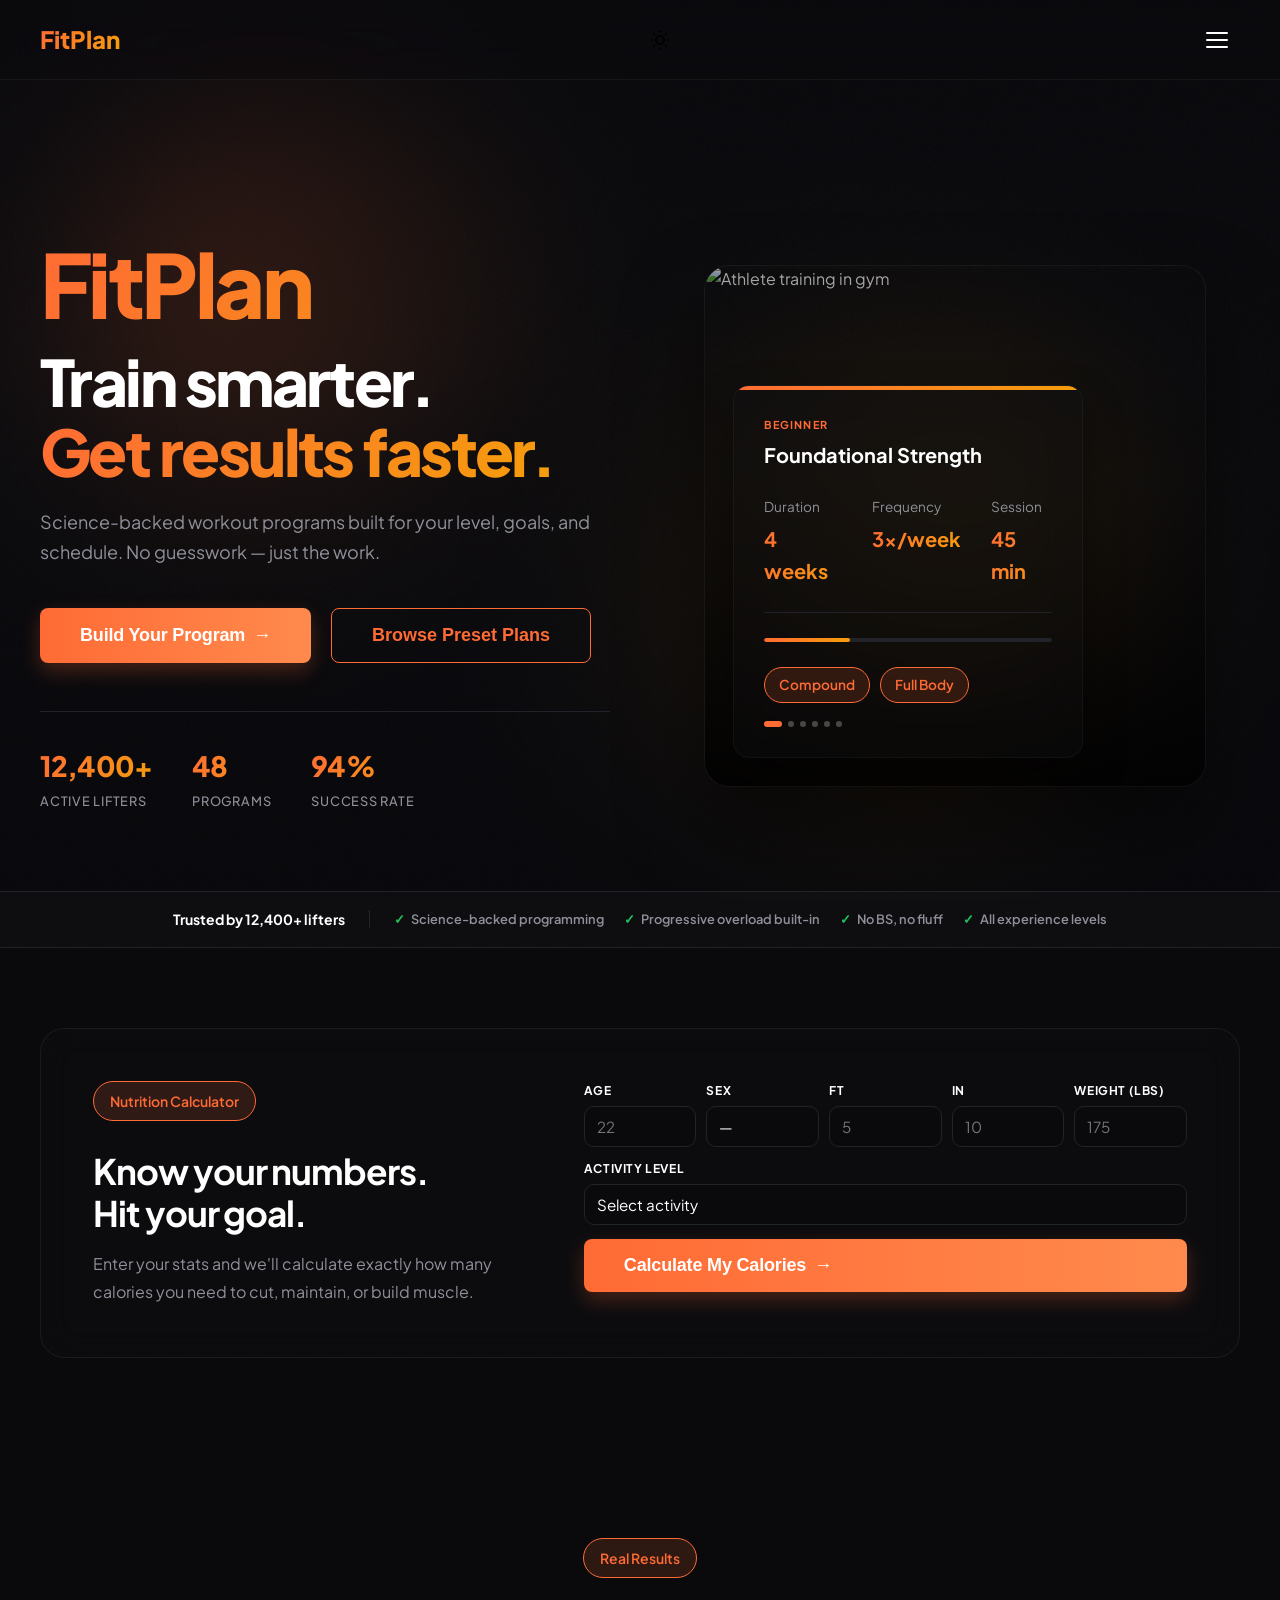
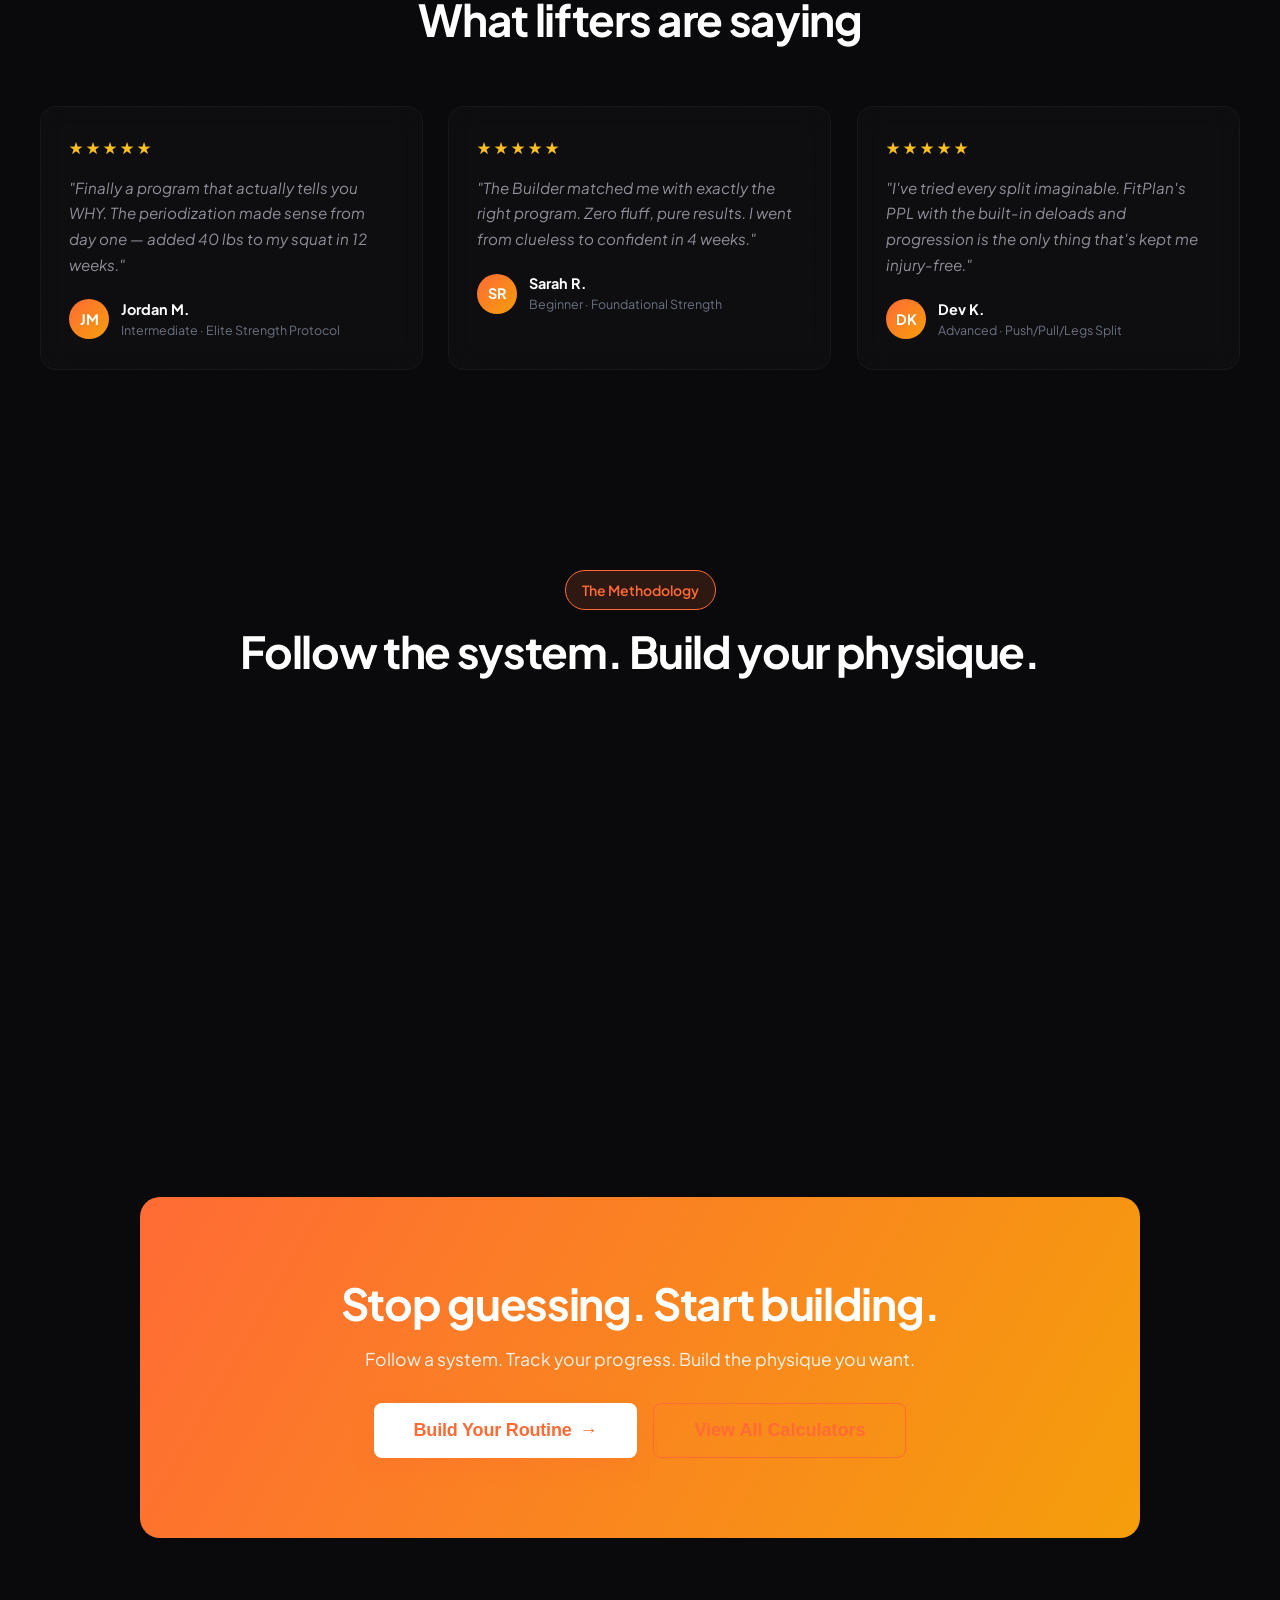
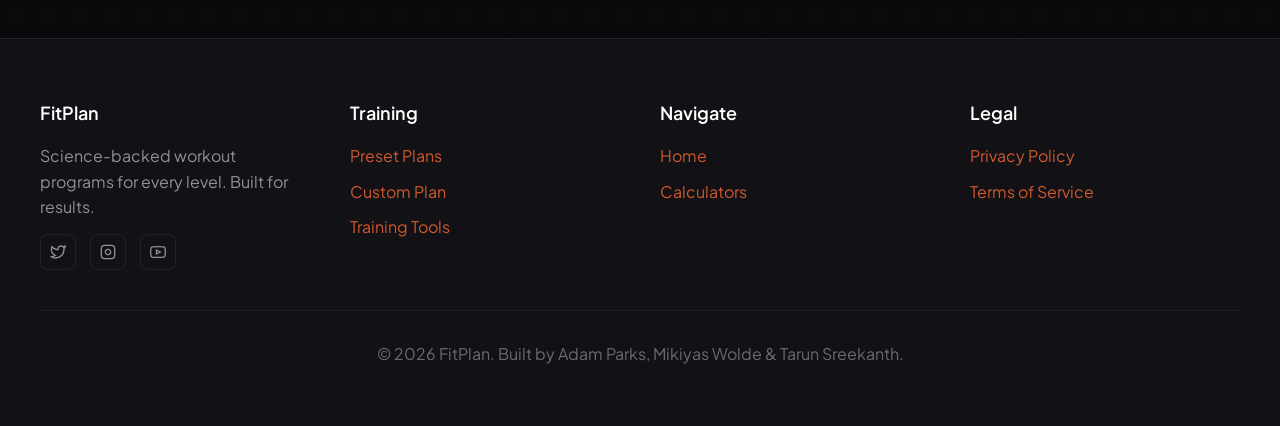
==== index.html @ 649bd99b "Initial commit — FitPlan v1" ====
<!DOCTYPE html>
<html lang="en">
<head>
    <meta charset="UTF-8">
    <meta name="viewport" content="width=device-width, initial-scale=1.0">
    <title>FitPlan — Precision Training Protocol</title>
    <meta name="description" content="Expertly-designed training protocols tailored to your level, goals, and lifestyle. Build your ideal physique with science-backed programming.">

    <!-- Open Graph -->
    <meta property="og:title" content="FitPlan — Precision Training Protocol">
    <meta property="og:description" content="Science-backed training protocols for every level, goal, and schedule. Zero guesswork.">
    <meta property="og:type" content="website">
    <meta name="twitter:card" content="summary_large_image">
    <meta name="twitter:title" content="FitPlan — Precision Training">
    <meta name="twitter:description" content="Stop guessing. Start building. Science-backed protocols that actually work.">

    <link rel="preconnect" href="https://fonts.googleapis.com">
    <link rel="preconnect" href="https://fonts.gstatic.com" crossorigin>
    <link href="https://fonts.googleapis.com/css2?family=Plus+Jakarta+Sans:wght@400;500;600;700;800&display=swap" rel="stylesheet">
    <link rel="stylesheet" href="styles.css">
</head>
<body>
    <!-- INTERACTIVE BACKGROUND -->
    <div class="bg-system" aria-hidden="true">
        <div class="bg-grid"></div>
        <div class="glow-orb glow-orb-1"></div>
        <div class="glow-orb glow-orb-2"></div>
        <div class="glow-orb-mouse" id="mouseGlowOrb"></div>
        <div class="grain-overlay"></div>
    </div>

    <!-- HEADER -->
    <header class="header" role="banner">
        <div class="header__left">
            <a href="index.html" class="header__logo" aria-label="FitPlan home">FitPlan</a>
        </div>
        <div class="header__main">
            <nav class="header__nav" role="navigation" aria-label="Main navigation">
                <a href="index.html" class="nav-link">Home</a>
                <a href="protocols.html" class="nav-link">Preset Workouts</a>
                <a href="protocol-builder.html" class="nav-link">Build My Workout</a>
                <a href="tools.html" class="nav-link">Tools</a>
                <a href="tracker.html" class="nav-link">My Progress</a>
            </nav>
            <button class="theme-toggle" data-theme-toggle aria-label="Toggle dark/light theme">
                <svg width="20" height="20" viewBox="0 0 24 24" fill="none" stroke="currentColor" stroke-width="2"><path d="M21 12.79A9 9 0 1 1 11.21 3 7 7 0 0 0 21 12.79z"/></svg>
            </button>
        </div>
        <div class="header__right">
        </div>
    </header>

    <!-- HERO BACKGROUND VIDEO -->
    <div class="hero-video-wrap" aria-hidden="true">
        <video class="hero-video" autoplay muted loop playsinline preload="auto">
            <source src="workout.mp4" type="video/mp4">
        </video>
        <div class="hero-video-overlay"></div>
    </div>

    <!-- HERO SECTION -->
    <section class="hero" aria-labelledby="hero-title">
        <div class="hero__content">
            <div class="hero__brand" aria-label="FitPlan">FitPlan</div>
            <h1 class="hero__title" id="hero-title">Train smarter.<br><span class="highlight">Get results faster.</span></h1>
            <p class="hero__subtitle">Science-backed workout programs built for your level, goals, and schedule. No guesswork — just the work.</p>
            <div class="hero__cta">
                <button class="btn btn-primary btn-large" onclick="window.location.href='protocol-builder.html'">Build Your Program</button>
                <button class="btn btn-outline btn-large" onclick="window.location.href='protocols.html'">Browse Preset Plans</button>
            </div>

            <!-- ANIMATED STATS -->
            <div class="hero__stats" aria-label="FitPlan by the numbers">
                <div class="hero__stat">
                    <span class="hero__stat-number" data-counter="12400" data-suffix="+">0</span>
                    <span class="hero__stat-label">Active Lifters</span>
                </div>
                <div class="hero__stat">
                    <span class="hero__stat-number" data-counter="48" data-suffix="">0</span>
                    <span class="hero__stat-label">Programs</span>
                </div>
                <div class="hero__stat">
                    <span class="hero__stat-number" data-counter="94" data-suffix="%">0</span>
                    <span class="hero__stat-label">Success Rate</span>
                </div>
            </div>
        </div>
        <div class="hero__visual" aria-hidden="true">
            <div class="hero__image-frame">
                <img src="https://images.unsplash.com/photo-1534438327276-14e5300c3a48?w=700&q=80&fit=crop&auto=format" alt="Athlete training in gym" class="hero__image" loading="eager">
                <div class="hero__image-overlay">
                    <div class="hero__card" id="heroRotatingCard">
                        <div class="card-header-accent"></div>
                        <div class="hero-card-level" id="heroCardLevel">BEGINNER</div>
                        <div class="card-header" id="heroCardTitle">Foundational Strength</div>
                        <div class="card-stats">
                            <div class="stat">
                                <span class="stat-label">Duration</span>
                                <span class="stat-value" id="heroCardDuration">4 weeks</span>
                            </div>
                            <div class="stat">
                                <span class="stat-label">Frequency</span>
                                <span class="stat-value" id="heroCardFreq">3x/week</span>
                            </div>
                            <div class="stat">
                                <span class="stat-label">Session</span>
                                <span class="stat-value" id="heroCardSession">45 min</span>
                            </div>
                        </div>
                        <div class="card-preview-bar">
                            <div class="bar-fill" id="heroCardBar" style="width: 30%;"></div>
                        </div>
                        <div class="card-exercises" id="heroCardTags">
                            <span class="exercise-tag">Compound</span>
                            <span class="exercise-tag">Full Body</span>
                        </div>
                        <div class="hero-card-dots" id="heroCardDots"></div>
                    </div>
                </div>
            </div>
        </div>
    </section>

    <!-- TRUST BAR -->
    <div class="trust-bar" role="complementary" aria-label="Trust indicators">
        <span class="trust-bar-label">Trusted by 12,400+ lifters</span>
        <div class="trust-divider" aria-hidden="true"></div>
        <div class="trust-items">
            <span class="trust-item">Science-backed programming</span>
            <span class="trust-item">Progressive overload built-in</span>
            <span class="trust-item">No BS, no fluff</span>
            <span class="trust-item">All experience levels</span>
        </div>
    </div>

    <!-- TDEE SECTION -->
    <section class="home-tdee" aria-labelledby="tdee-home-title">
        <div class="home-tdee__inner">
            <div class="home-tdee__left">
                <span class="section-tag">Nutrition Calculator</span>
                <h2 id="tdee-home-title">Know your numbers.<br>Hit your goal.</h2>
                <p>Enter your stats and we'll calculate exactly how many calories you need to cut, maintain, or build muscle.</p>
            </div>
            <div class="home-tdee__right">
                <div class="home-tdee__form">
                    <div class="home-tdee__row">
                        <div class="home-tdee__field">
                            <label for="htAge">Age</label>
                            <input type="number" id="htAge" placeholder="22" min="13" max="100" inputmode="numeric">
                        </div>
                        <div class="home-tdee__field">
                            <label for="htGender">Sex</label>
                            <select id="htGender">
                                <option value="">—</option>
                                <option value="male">Male</option>
                                <option value="female">Female</option>
                            </select>
                        </div>
                        <div class="home-tdee__field">
                            <label for="htFeet">Ft</label>
                            <input type="number" id="htFeet" placeholder="5" min="3" max="8" inputmode="numeric">
                        </div>
                        <div class="home-tdee__field">
                            <label for="htInches">In</label>
                            <input type="number" id="htInches" placeholder="10" min="0" max="11" inputmode="numeric">
                        </div>
                        <div class="home-tdee__field">
                            <label for="htWeight">Weight (lbs)</label>
                            <input type="number" id="htWeight" placeholder="175" min="50" max="700" inputmode="numeric">
                        </div>
                    </div>
                    <div class="home-tdee__field" style="margin-top: 12px;">
                        <label for="htActivity">Activity Level</label>
                        <select id="htActivity">
                            <option value="">Select activity</option>
                            <option value="1.2">Sedentary — desk job, little exercise</option>
                            <option value="1.375">Lightly active — 1–3 days/week</option>
                            <option value="1.55">Moderately active — 3–5 days/week</option>
                            <option value="1.725">Very active — 6–7 days/week</option>
                            <option value="1.9">Extremely active — physical job + training</option>
                        </select>
                    </div>
                    <div id="htError" class="calc-error" style="margin-top: 8px;"></div>
                    <button class="btn btn-primary btn-large" style="width: 100%; margin-top: 14px;" onclick="calculateHomeTDEE()">Calculate My Calories</button>

                    <div id="htResult" class="home-tdee__result" style="display: none;">
                        <div class="home-tdee__targets">
                            <div class="home-tdee__target home-tdee__target--cut">
                                <span class="home-tdee__target-label">Cut</span>
                                <span class="home-tdee__target-sub">~1 lb/week loss</span>
                                <span class="home-tdee__target-value" id="htCut">—</span>
                            </div>
                            <div class="home-tdee__target home-tdee__target--maintain">
                                <span class="home-tdee__target-label">Maintain</span>
                                <span class="home-tdee__target-sub">your TDEE</span>
                                <span class="home-tdee__target-value" id="htMaintain">—</span>
                            </div>
                            <div class="home-tdee__target home-tdee__target--bulk">
                                <span class="home-tdee__target-label">Lean Bulk</span>
                                <span class="home-tdee__target-sub">~0.5 lb/week gain</span>
                                <span class="home-tdee__target-value" id="htBulk">—</span>
                            </div>
                        </div>
                        <p class="home-tdee__protein">Daily protein: <strong id="htProtein">—</strong> &nbsp;·&nbsp; ~0.82 g/lb bodyweight</p>
                    </div>
                </div>
            </div>
        </div>
    </section>

    <!-- TESTIMONIALS -->
    <section class="testimonials" aria-labelledby="testimonials-title">
        <div class="section-header">
            <span class="section-tag">Real Results</span>
            <h2 id="testimonials-title">What lifters are saying</h2>
        </div>
        <div class="testimonials-grid">
            <div class="testimonial-card">
                <div class="testimonial-stars" aria-label="5 stars">
                    <span>★</span><span>★</span><span>★</span><span>★</span><span>★</span>
                </div>
                <p class="testimonial-text">"Finally a program that actually tells you WHY. The periodization made sense from day one — added 40 lbs to my squat in 12 weeks."</p>
                <div class="testimonial-author">
                    <div class="testimonial-avatar" aria-hidden="true">JM</div>
                    <div>
                        <span class="testimonial-name">Jordan M.</span>
                        <span class="testimonial-meta">Intermediate · Elite Strength Protocol</span>
                    </div>
                </div>
            </div>

            <div class="testimonial-card">
                <div class="testimonial-stars" aria-label="5 stars">
                    <span>★</span><span>★</span><span>★</span><span>★</span><span>★</span>
                </div>
                <p class="testimonial-text">"The Builder matched me with exactly the right program. Zero fluff, pure results. I went from clueless to confident in 4 weeks."</p>
                <div class="testimonial-author">
                    <div class="testimonial-avatar" aria-hidden="true">SR</div>
                    <div>
                        <span class="testimonial-name">Sarah R.</span>
                        <span class="testimonial-meta">Beginner · Foundational Strength</span>
                    </div>
                </div>
            </div>

            <div class="testimonial-card">
                <div class="testimonial-stars" aria-label="5 stars">
                    <span>★</span><span>★</span><span>★</span><span>★</span><span>★</span>
                </div>
                <p class="testimonial-text">"I've tried every split imaginable. FitPlan's PPL with the built-in deloads and progression is the only thing that's kept me injury-free."</p>
                <div class="testimonial-author">
                    <div class="testimonial-avatar" aria-hidden="true">DK</div>
                    <div>
                        <span class="testimonial-name">Dev K.</span>
                        <span class="testimonial-meta">Advanced · Push/Pull/Legs Split</span>
                    </div>
                </div>
            </div>
        </div>
    </section>

    <!-- HOW IT WORKS -->
    <section id="how-it-works" class="how-it-works" aria-labelledby="how-title">
        <div class="section-header">
            <span class="section-tag">The Methodology</span>
            <h2 id="how-title">Follow the system. Build your physique.</h2>
        </div>

        <div class="steps-container">
            <div class="step">
                <div class="step-number" aria-hidden="true">01</div>
                <div class="step-content">
                    <h3>Assess Your Level</h3>
                    <p>Be honest about your experience. Beginner, Intermediate, or Advanced. Proper progression starts with the right foundation.</p>
                </div>
            </div>
            <div class="step">
                <div class="step-number" aria-hidden="true">02</div>
                <div class="step-content">
                    <h3>Define Your Goal</h3>
                    <p>Choose your primary objective. Strength. Hypertrophy. Conditioning. Your goal determines your training stimulus.</p>
                </div>
            </div>
            <div class="step">
                <div class="step-number" aria-hidden="true">03</div>
                <div class="step-content">
                    <h3>Pick Your Program</h3>
                    <p>Browse our science-backed workout programs. Match duration, frequency, and focus to your lifestyle. Consistency beats perfection.</p>
                </div>
            </div>
            <div class="step">
                <div class="step-number" aria-hidden="true">04</div>
                <div class="step-content">
                    <h3>Execute & Track</h3>
                    <p>Follow the plan. Log your numbers. Watch the progression. Data drives results. No guesswork. Just discipline.</p>
                </div>
            </div>
        </div>
    </section>

    <!-- CTA SECTION -->
    <section class="cta" aria-labelledby="cta-title">
        <h2 id="cta-title">Stop guessing. Start building.</h2>
        <p>Follow a system. Track your progress. Build the physique you want.</p>
        <div style="display:flex;gap:16px;justify-content:center;flex-wrap:wrap;">
            <button class="btn btn-primary btn-large" onclick="window.location.href='protocol-builder.html'">Build Your Routine</button>
            <button class="btn btn-outline btn-large" onclick="window.location.href='tools.html'">View All Calculators</button>
        </div>
    </section>

    <!-- ANALYZE PROTOCOL MODAL -->
    <div id="analyzeModal" class="modal" role="dialog" aria-modal="true" aria-labelledby="modalTitle">
        <div class="modal-content">
            <div class="modal-header">
                <h2 id="modalTitle">Foundational Strength Protocol</h2>
                <button class="modal-close" aria-label="Close modal" onclick="closeModal('analyzeModal')">×</button>
            </div>
            <div class="modal-body">
                <h3>Weekly Split</h3>
                <ul style="margin: 15px 0; color: var(--text-secondary); line-height: 2;">
                    <li><strong>Monday:</strong> Full Body – Upper Focus</li>
                    <li><strong>Wednesday:</strong> Full Body – Lower Focus</li>
                    <li><strong>Friday:</strong> Full Body – Compound Focus</li>
                </ul>

                <h3 style="margin-top: 25px;">Key Details</h3>
                <p>• 3 compound lifts per session<br>
                • 8–10 sets of working volume<br>
                • Progressive overload every week<br>
                • 2–3 min rest between compound sets</p>

                <h3 style="margin-top: 25px;">Expected Results</h3>
                <p>Week 1–2: Form refinement and adaptation<br>
                Week 3–4: Strength increases begin</p>

                <button class="btn btn-primary btn-large" style="width: 100%; margin-top: 25px;" onclick="window.location.href='protocol-builder.html'">Start This Protocol</button>
            </div>
        </div>
    </div>

    <!-- FOOTER -->
    <footer class="footer" role="contentinfo">
        <div class="footer-content">
            <div class="footer-section">
                <h4>FitPlan</h4>
                <p>Science-backed workout programs for every level. Built for results.</p>
                <div class="footer-social" aria-label="Social links">
                    <a href="#" aria-label="Twitter/X">
                        <svg width="16" height="16" viewBox="0 0 24 24" fill="none" stroke="currentColor" stroke-width="2"><path d="M23 3a10.9 10.9 0 0 1-3.14 1.53 4.48 4.48 0 0 0-7.86 3v1A10.66 10.66 0 0 1 3 4s-4 9 5 13a11.64 11.64 0 0 1-7 2c9 5 20 0 20-11.5a4.5 4.5 0 0 0-.08-.83A7.72 7.72 0 0 0 23 3z"/></svg>
                    </a>
                    <a href="#" aria-label="Instagram">
                        <svg width="16" height="16" viewBox="0 0 24 24" fill="none" stroke="currentColor" stroke-width="2"><rect x="2" y="2" width="20" height="20" rx="5" ry="5"/><path d="M16 11.37A4 4 0 1 1 12.63 8 4 4 0 0 1 16 11.37z"/><line x1="17.5" y1="6.5" x2="17.51" y2="6.5"/></svg>
                    </a>
                    <a href="#" aria-label="YouTube">
                        <svg width="16" height="16" viewBox="0 0 24 24" fill="none" stroke="currentColor" stroke-width="2"><path d="M22.54 6.42a2.78 2.78 0 0 0-1.95-1.96C18.88 4 12 4 12 4s-6.88 0-8.59.46a2.78 2.78 0 0 0-1.95 1.96A29 29 0 0 0 1 12a29 29 0 0 0 .46 5.58A2.78 2.78 0 0 0 3.41 19.6C5.12 20 12 20 12 20s6.88 0 8.59-.46a2.78 2.78 0 0 0 1.95-1.95A29 29 0 0 0 23 12a29 29 0 0 0-.46-5.58z"/><polygon points="9.75 15.02 15.5 12 9.75 8.98 9.75 15.02"/></svg>
                    </a>
                </div>
            </div>
            <div class="footer-section">
                <h4>Training</h4>
                <ul>
                    <li><a href="protocols.html">Preset Plans</a></li>
                    <li><a href="protocol-builder.html">Custom Plan</a></li>
                    <li><a href="tools.html">Training Tools</a></li>
                </ul>
            </div>
            <div class="footer-section">
                <h4>Navigate</h4>
                <ul>
                    <li><a href="index.html">Home</a></li>
                    <li><a href="tools.html">Calculators</a></li>
                </ul>
            </div>
            <div class="footer-section">
                <h4>Legal</h4>
                <ul>
                    <li><a href="#">Privacy Policy</a></li>
                    <li><a href="#">Terms of Service</a></li>
                </ul>
            </div>
        </div>
        <div class="footer-bottom">
            <p>&copy; 2026 FitPlan. Built by Adam Parks, Mikiyas Wolde &amp; Tarun Sreekanth.</p>
        </div>
    </footer>

    <script src="main.js"></script>
</body>
</html>
---- styles.css ----
/* ===== FITPLAN PROFESSIONAL STYLESHEET ===== */
/* Multi-page, responsive, dark/light mode enabled */

/* ===== CSS VARIABLES: LIGHT MODE (DEFAULT) ===== */
:root {
    /* Colors */
    --primary: #FF6B35;
    --primary-dark: #E55A2B;
    --primary-glow: rgba(255, 107, 53, 0.25);
    --bg-primary: #f8fafc;
    --bg-secondary: #ffffff;
    --bg-tertiary: #f1f5f9;
    --accent: #FF6B35;
    --accent-secondary: #F59E0B;
    --accent-glow: rgba(255, 107, 53, 0.08);
    --border: #e2e8f0;
    --text-primary: #0f172a;
    --text-secondary: #64748b;
    --text-muted: #94a3b8;
    --success: #22c55e;

    /* Shadows */
    --shadow: 0 10px 30px rgba(0, 0, 0, 0.05);
    --shadow-lg: 0 20px 50px rgba(0, 0, 0, 0.1);

    /* Transitions */
    --transition: all 0.3s cubic-bezier(0.16, 1, 0.3, 1);
    --transition-fast: all 0.2s cubic-bezier(0.25, 1, 0.5, 1);

    /* Background System */
    --mouse-glow-x: 0px;
    --mouse-glow-y: 0px;
    --grid-color: rgba(0, 0, 0, 0.03);
    --grid-size: 32px;

    /* Transform Variables */
    --rx: 0deg;
    --ry: 0deg;
    --ty: 0px;
}

/* ===== CSS VARIABLES: DARK MODE OVERRIDE ===== */
body.dark {
    --bg-primary: #0a0a0c;
    --bg-secondary: #121216;
    --bg-tertiary: #1a1a22;
    --accent-glow: rgba(255, 107, 53, 0.15);
    --border: #22232a;
    --text-primary: #ffffff;
    --text-secondary: #8f9099;
    --text-muted: #6b7280;
    --shadow: 0 20px 40px rgba(0, 0, 0, 0.4);
    --shadow-lg: 0 25px 50px rgba(0, 0, 0, 0.5);
    --grid-color: rgba(255, 255, 255, 0.03);
}

/* ===== RESET & BASE ===== */
* {
    margin: 0;
    padding: 0;
    box-sizing: border-box;
}

html {
    scroll-behavior: smooth;
    font-size: 16px;
}

body {
    font-family: 'Plus Jakarta Sans', -apple-system, BlinkMacSystemFont, 'Segoe UI', sans-serif;
    background-color: var(--bg-primary);
    background-image:
        radial-gradient(var(--grid-color) 1px, transparent 1px),
        linear-gradient(to bottom, rgba(0, 0, 0, 0.02), var(--bg-primary));
    background-size: var(--grid-size) var(--grid-size), 100% 100%;
    color: var(--text-primary);
    transition: background-color 0.4s ease, color 0.4s ease;
    line-height: 1.6;
    position: relative;
}

/* ===== PREMIUM INTERACTIVE BACKGROUND SYSTEM ===== */
.bg-system {
    position: fixed;
    top: 0;
    left: 0;
    width: 100%;
    height: 100%;
    z-index: -1;
    overflow: hidden;
    pointer-events: none;
}

.bg-grid {
    position: absolute;
    top: 0;
    left: 0;
    width: 100%;
    height: 100%;
    background-image:
        linear-gradient(0deg, var(--grid-color) 1px, transparent 1px),
        linear-gradient(90deg, var(--grid-color) 1px, transparent 1px);
    background-size: var(--grid-size) var(--grid-size);
    z-index: 1;
    opacity: 0.5;
    mask-image: linear-gradient(180deg, rgba(0, 0, 0, 0.3) 0%, rgba(0, 0, 0, 0.05) 80%, transparent 100%);
    -webkit-mask-image: linear-gradient(180deg, rgba(0, 0, 0, 0.3) 0%, rgba(0, 0, 0, 0.05) 80%, transparent 100%);
}

.glow-orb {
    position: absolute;
    border-radius: 50%;
    filter: blur(80px);
    opacity: 0.4;
    will-change: transform;
    z-index: 0;
}

.glow-orb-1 {
    width: 500px;
    height: 500px;
    background: radial-gradient(circle at 30% 30%, #FF6B35, rgba(255, 107, 53, 0.08) 70%, transparent);
    top: 10%;
    left: 5%;
    animation: floatOrb1 18s ease-in-out infinite;
}

.glow-orb-2 {
    width: 600px;
    height: 600px;
    background: radial-gradient(circle at 70% 70%, #F59E0B, rgba(245, 158, 11, 0.08) 70%, transparent);
    bottom: 5%;
    right: 10%;
    animation: floatOrb2 24s ease-in-out infinite;
}

.glow-orb-mouse {
    position: absolute;
    width: 550px;
    height: 550px;
    background: radial-gradient(circle at 30% 30%, rgba(255, 107, 53, 0.22), rgba(255, 107, 53, 0.06) 30%, rgba(245, 158, 11, 0.06) 60%, transparent 100%);
    border-radius: 50%;
    filter: blur(100px);
    pointer-events: none;
    will-change: transform;
    z-index: 0;
    transform: translate3d(var(--mouse-glow-x), var(--mouse-glow-y), 0);
    opacity: 0.6;
    mix-blend-mode: screen;
}

@keyframes floatOrb1 {
    0% { transform: translate3d(0, 0, 0) scale(1); }
    25% { transform: translate3d(50px, -80px, 0) scale(1.1); }
    50% { transform: translate3d(100px, 0, 0) scale(0.95); }
    75% { transform: translate3d(30px, 60px, 0) scale(1.05); }
    100% { transform: translate3d(0, 0, 0) scale(1); }
}

@keyframes floatOrb2 {
    0% { transform: translate3d(0, 0, 0) scale(1); }
    25% { transform: translate3d(-80px, 80px, 0) scale(0.9); }
    50% { transform: translate3d(-120px, 40px, 0) scale(1.1); }
    75% { transform: translate3d(-60px, -60px, 0) scale(0.98); }
    100% { transform: translate3d(0, 0, 0) scale(1); }
}

.grain-overlay {
    position: absolute;
    top: 0;
    left: 0;
    width: 100%;
    height: 100%;
    z-index: 2;
    opacity: 0.08;
    background-image: url("data:image/svg+xml,%3Csvg viewBox='0 0 400 400' xmlns='http://www.w3.org/2000/svg'%3E%3Cfilter id='noiseFilter'%3E%3CfeTurbulence type='fractalNoise' baseFrequency='0.9' numOctaves='4' seed='2' /%3E%3C/filter%3E%3Crect width='100%25' height='100%25' fill='white' filter='url(%23noiseFilter)' /%3E%3C/svg%3E");
    background-size: 200px 200px;
    mix-blend-mode: overlay;
    pointer-events: none;
}

/* ===== TYPOGRAPHY ===== */
h1 {
    font-size: clamp(2.4rem, 7vw, 4rem);
    font-weight: 800;
    line-height: 1.05;
    letter-spacing: -0.04em;
}

h2 {
    font-size: clamp(1.9rem, 4.5vw, 2.75rem);
    font-weight: 700;
    line-height: 1.2;
    letter-spacing: -0.03em;
}

h3 {
    font-size: 1.5rem;
    font-weight: 600;
    letter-spacing: -0.005em;
}

h4 {
    font-size: 1.125rem;
    font-weight: 600;
}

p {
    font-size: 1rem;
    color: var(--text-secondary);
    line-height: 1.6;
}

a {
    color: var(--accent);
    text-decoration: none;
    transition: var(--transition);
}

a:hover {
    opacity: 0.8;
}

/* ===== BUTTONS ===== */
.btn {
    padding: 12px 28px;
    border: none;
    border-radius: 8px;
    font-size: 1rem;
    font-weight: 600;
    cursor: pointer;
    transition: transform 0.4s cubic-bezier(0.25, 1, 0.5, 1), box-shadow 0.4s cubic-bezier(0.25, 1, 0.5, 1), background 0.3s ease;
    display: inline-flex;
    align-items: center;
    gap: 8px;
    text-align: center;
    white-space: nowrap;
    position: relative;
    overflow: hidden;
}

.btn-primary {
    background: linear-gradient(90deg, var(--primary), #FF8A4D);
    color: white;
    font-weight: 700;
    letter-spacing: -0.01em;
    box-shadow: 0 8px 20px var(--primary-glow);
}

.btn-primary::after {
    content: '→';
    font-weight: 700;
    transition: transform 0.3s cubic-bezier(0.16, 1, 0.3, 1);
}

.btn-primary:hover {
    transform: translateY(-3px) scale(1.03);
    box-shadow: 0 16px 30px var(--primary-glow);
}

.btn-primary:hover::after {
    transform: translateX(4px);
}

.btn-primary:focus-visible {
    outline: 3px solid var(--primary);
    outline-offset: 3px;
}

.btn-secondary {
    background: var(--bg-secondary);
    color: var(--text-primary);
    border: 1px solid var(--border);
}

.btn-secondary:hover {
    background: rgba(255, 107, 53, 0.1) !important;
    border-color: var(--accent) !important;
    color: var(--text-primary) !important;
    transform: translateY(-2px);
}

.btn-outline {
    background: transparent;
    border: 1px solid var(--accent);
    color: var(--accent);
}

.btn-outline:hover {
    background: var(--accent-glow);
    border-color: var(--accent);
}

.btn-secondary:focus-visible,
.btn-outline:focus-visible {
    outline: 3px solid var(--accent);
    outline-offset: 3px;
}

.btn-large {
    padding: 16px 40px;
    font-size: 1.125rem;
}

/* ===== HEADER / NAVIGATION ===== */
.header {
    position: sticky;
    top: 0;
    left: 0;
    right: 0;
    height: 80px;
    background: rgba(10, 10, 12, 0.5) !important;
    backdrop-filter: blur(20px) saturate(180%) !important;
    -webkit-backdrop-filter: blur(20px) saturate(180%) !important;
    display: flex;
    align-items: center;
    justify-content: space-between;
    padding: 0 40px;
    border-bottom: 1px solid rgba(255, 255, 255, 0.05) !important;
    z-index: 1000;
    transition: background-color 0.4s ease, border-color 0.4s ease, box-shadow 0.4s ease;
}

.header__logo {
    font-size: 1.5rem;
    font-weight: 800;
    background: linear-gradient(120deg, var(--accent), var(--accent-secondary));
    -webkit-background-clip: text;
    -webkit-text-fill-color: transparent;
    background-clip: text;
    cursor: pointer;
}

.header__nav {
    display: none;
}

.nav-link {
    font-weight: 500;
    color: var(--text-secondary);
    position: relative;
    transition: var(--transition);
}

.nav-link::after {
    content: '';
    position: absolute;
    bottom: -5px;
    left: 0;
    width: 0;
    height: 2px;
    background: var(--accent);
    transition: var(--transition);
}

.nav-link:hover {
    color: var(--text-primary);
}

.nav-link:hover::after {
    width: 100%;
}

.nav-link.active {
    color: var(--accent);
}

.nav-link.active::after {
    width: 100%;
}

.theme-toggle {
    background: none;
    border: none;
    font-size: 1.5rem;
    cursor: pointer;
    transition: var(--transition);
    width: 40px;
    height: 40px;
    display: flex;
    align-items: center;
    justify-content: center;
}

.theme-toggle:hover {
    transform: rotate(20deg);
}

.header__right {
    display: flex;
    gap: 20px;
    align-items: center;
}

/* ===== HERO VIDEO BACKGROUND ===== */
.hero-video-wrap {
    position: fixed;
    inset: 0;
    z-index: -1;
    pointer-events: none;
    overflow: hidden;
}

.hero-video {
    width: 100%;
    height: 100%;
    object-fit: cover;
    object-position: center;
    opacity: 0;
    transition: opacity 1.2s ease;
}

.hero-video.loaded {
    opacity: 1;
}

.hero-video-overlay {
    position: absolute;
    inset: 0;
    background: linear-gradient(
        to bottom,
        rgba(8, 8, 12, 0.72) 0%,
        rgba(8, 8, 12, 0.55) 40%,
        rgba(8, 8, 12, 0.80) 100%
    );
}

/* ===== HERO SECTION ===== */
.hero {
    position: relative;
    overflow: hidden;
    padding: 160px 40px 80px;
    display: grid;
    grid-template-columns: 1fr 1fr;
    gap: 60px;
    align-items: center;
    max-width: 1400px;
    margin: 0 auto;
}

.hero__content {
    animation: fadeInUp 1s ease-out;
    position: relative;
    z-index: 1;
}

.hero__badge {
    display: inline-block;
    padding: 8px 16px;
    background: var(--accent-glow);
    border: 1px solid var(--accent);
    border-radius: 20px;
    font-size: 0.875rem;
    font-weight: 600;
    color: var(--accent);
    margin-bottom: 20px;
}

.hero__brand {
    font-size: clamp(2.8rem, 8vw, 5.5rem);
    font-weight: 800;
    letter-spacing: -0.04em;
    line-height: 1;
    margin-bottom: 18px;
    background: linear-gradient(120deg, var(--accent), var(--accent-secondary));
    -webkit-background-clip: text;
    -webkit-text-fill-color: transparent;
    background-clip: text;
    animation: heroBrandIn 0.7s cubic-bezier(0.22, 1, 0.36, 1) both;
}

@keyframes heroBrandIn {
    from { opacity: 0; transform: translateY(20px); }
    to   { opacity: 1; transform: translateY(0); }
}

.hero__title {
    margin-bottom: 20px;
    line-height: 1.1;
}

.highlight {
    background: linear-gradient(120deg, var(--accent), var(--accent-secondary));
    -webkit-background-clip: text;
    -webkit-text-fill-color: transparent;
    background-clip: text;
}

.hero__subtitle {
    font-size: 1.125rem;
    color: var(--text-secondary);
    margin-bottom: 40px;
    line-height: 1.7;
}

.hero__cta {
    display: flex;
    gap: 20px;
    flex-wrap: wrap;
}

.hero__visual {
    position: relative;
    z-index: 1;
    min-height: 400px;
    display: flex;
    align-items: center;
    justify-content: center;
    animation: fadeInRight 1s ease-out 0.2s backwards;
}

/* ===== HERO IMAGE FRAME ===== */
.hero__image-frame {
    position: relative;
    width: 100%;
    max-width: 500px;
    border-radius: 24px;
    overflow: hidden;
    box-shadow: 0 40px 80px rgba(0,0,0,0.5), 0 0 0 1px rgba(255,255,255,0.06);
}

.hero__image {
    width: 100%;
    height: 520px;
    object-fit: cover;
    display: block;
    filter: brightness(0.65) saturate(1.1);
    transition: transform 0.6s ease;
}

.hero__image-frame:hover .hero__image {
    transform: scale(1.03);
}

.hero__image-overlay {
    position: absolute;
    inset: 0;
    background: linear-gradient(to top, rgba(0,0,0,0.75) 0%, rgba(0,0,0,0.1) 60%, transparent 100%);
    display: flex;
    align-items: flex-end;
    padding: 28px;
}

/* ===== PROTOCOL CARD IMAGE ===== */
.protocol-card-img {
    width: calc(100% + 60px);
    margin: -30px -30px 22px -30px;
    height: 190px;
    object-fit: cover;
    display: block;
    filter: brightness(0.7) saturate(1.1);
    border-radius: 18px 18px 0 0;
    transition: filter 0.4s ease, transform 0.4s ease;
}

.protocol-item:hover .protocol-card-img {
    filter: brightness(0.85) saturate(1.2);
    transform: scale(1.02);
}

/* ===== WORKOUT MODAL IMAGE (hidden — used as CSS bg var) ===== */
.workout-modal-img-wrap { display: none; }

.hero__card {
    background: rgba(18, 18, 22, 0.3) !important;
    border: 1px solid rgba(255, 255, 255, 0.04) !important;
    border-radius: 16px;
    padding: 30px;
    width: 100%;
    max-width: 350px;
    box-shadow: var(--shadow);
    backdrop-filter: blur(20px);
    position: relative;
    overflow: hidden;
    transition: opacity 0.4s ease;
}

.hero__card.fading {
    opacity: 0;
    transform: translateY(8px);
    transition: opacity 0.3s ease, transform 0.3s ease;
}

.hero-card-level {
    font-size: 0.68rem;
    font-weight: 700;
    letter-spacing: 0.1em;
    color: var(--accent);
    text-transform: uppercase;
    margin-bottom: 6px;
}

.hero-card-dots {
    display: flex;
    gap: 6px;
    margin-top: 18px;
}

.hero-card-dot {
    width: 6px;
    height: 6px;
    border-radius: 50%;
    background: rgba(255,255,255,0.25);
    transition: background 0.3s ease, width 0.3s ease;
    border-radius: 3px;
}

.hero-card-dot.active {
    background: var(--accent);
    width: 18px;
}

.card-header-accent {
    position: absolute;
    top: 0;
    left: 0;
    right: 0;
    height: 4px;
    background: linear-gradient(90deg, var(--accent), var(--accent-secondary));
}

.card-header {
    font-size: 1.25rem;
    font-weight: 700;
    margin-bottom: 25px;
    color: var(--text-primary);
}

.card-stats {
    display: flex;
    gap: 30px;
    margin-bottom: 25px;
    padding-bottom: 25px;
    border-bottom: 1px solid var(--border);
}

.stat {
    display: flex;
    flex-direction: column;
}

.stat-label {
    font-size: 0.85rem;
    color: var(--text-secondary);
    margin-bottom: 5px;
}

.stat-value {
    font-size: 1.25rem;
    font-weight: 700;
    background: linear-gradient(120deg, var(--accent), var(--accent-secondary));
    -webkit-background-clip: text;
    -webkit-text-fill-color: transparent;
    background-clip: text;
}

.card-preview-bar {
    height: 4px;
    background: var(--border);
    border-radius: 2px;
    margin-bottom: 25px;
    overflow: hidden;
}

.bar-fill {
    height: 100%;
    background: linear-gradient(90deg, var(--accent), var(--accent-secondary));
    border-radius: 2px;
    transition: width 0.5s ease-out;
}

.card-exercises {
    display: flex;
    gap: 10px;
    flex-wrap: wrap;
}

.exercise-tag {
    background: var(--accent-glow);
    color: var(--accent);
    padding: 6px 14px;
    border-radius: 20px;
    font-size: 0.85rem;
    font-weight: 600;
    border: 1px solid var(--accent);
}

/* ===== FEATURES SECTION ===== */
.section-header {
    text-align: center;
    margin-bottom: 60px;
}

.section-tag {
    display: inline-block;
    background: var(--accent-glow);
    color: var(--accent);
    padding: 8px 16px;
    border-radius: 20px;
    font-size: 0.875rem;
    font-weight: 600;
    margin-bottom: 15px;
    border: 1px solid var(--accent);
}

.features {
    padding: 100px 40px;
    max-width: 1400px;
    margin: 0 auto;
}

.features-grid {
    display: grid;
    grid-template-columns: repeat(auto-fit, minmax(320px, 1fr));
    gap: 30px;
}

.feature-card {
    background: rgba(18, 18, 22, 0.3) !important;
    backdrop-filter: blur(12px) saturate(140%);
    -webkit-backdrop-filter: blur(12px) saturate(140%);
    border: 1px solid rgba(255, 255, 255, 0.04) !important;
    border-radius: 16px;
    padding: 30px;
    cursor: pointer;
    position: relative;
    overflow: hidden;
    will-change: transform, box-shadow;
    transform-style: preserve-3d;
    perspective: 1000px;
    transition: transform 0.4s cubic-bezier(0.25, 1, 0.5, 1), border-color 0.4s ease, box-shadow 0.4s ease, background-color 0.4s ease;
}

.feature-card > * {
    position: relative;
    z-index: 2;
    transform: translateZ(25px);
    pointer-events: none;
}

.card-spotlight {
    position: absolute;
    top: 0;
    left: 0;
    width: 100%;
    height: 100%;
    background: radial-gradient(220px circle at var(--mouse-x, 0) var(--mouse-y, 0), rgba(255, 255, 255, 0.08) 0%, rgba(255, 255, 255, 0.01) 50%, transparent 100%);
    pointer-events: none;
    z-index: 1;
    opacity: 0;
    transition: opacity 0.5s cubic-bezier(0.25, 1, 0.5, 1);
}

.feature-card:hover .card-spotlight {
    opacity: 1;
}

.feature-card:hover {
    border-color: rgba(255, 107, 53, 0.35) !important;
    background: rgba(18, 18, 22, 0.5) !important;
    box-shadow: 0 15px 35px rgba(0, 0, 0, 0.4), 0 0 25px rgba(255, 107, 53, 0.12), inset 0 0 12px rgba(255, 255, 255, 0.02);
}

.feature-icon {
    width: 48px;
    height: 48px;
    margin-bottom: 20px;
    display: flex;
    align-items: center;
    justify-content: center;
    color: var(--accent);
}

.feature-icon svg {
    width: 100%;
    height: 100%;
    stroke: var(--accent);
    stroke-width: 1.5;
}

.feature-card h3 {
    margin-bottom: 15px;
    color: var(--text-primary);
}

.feature-card p {
    font-size: 0.95rem;
    color: var(--text-secondary);
}

/* ===== WORKOUTS SECTION ===== */
.workouts {
    padding: 100px 40px;
    max-width: 1400px;
    margin: 0 auto;
}

.workout-filters {
    display: flex;
    gap: 15px;
    justify-content: center;
    margin-bottom: 50px;
    flex-wrap: wrap;
}

.filter-btn {
    padding: 10px 20px;
    border: 1px solid var(--border);
    background: transparent;
    border-radius: 25px;
    cursor: pointer;
    font-weight: 600;
    transition: var(--transition-fast);
    color: var(--text-secondary);
}

.filter-btn:hover,
.filter-btn.active {
    background: linear-gradient(120deg, var(--accent), var(--accent-secondary));
    border-color: var(--accent);
    color: white;
    transform: scale(1.05);
}

.workouts-grid {
    display: grid;
    grid-template-columns: repeat(auto-fill, minmax(320px, 1fr));
    gap: 25px;
}

.workout-card {
    background: rgba(18, 18, 22, 0.3) !important;
    backdrop-filter: blur(12px) saturate(140%);
    -webkit-backdrop-filter: blur(12px) saturate(140%);
    border: 1px solid rgba(255, 255, 255, 0.04) !important;
    border-radius: 16px;
    padding: 25px;
    position: relative;
    overflow: hidden;
    will-change: transform, box-shadow;
    transform-style: preserve-3d;
    perspective: 1000px;
    transition: transform 0.4s cubic-bezier(0.25, 1, 0.5, 1), border-color 0.4s ease, box-shadow 0.4s ease, background-color 0.4s ease;
}

.workout-card > * {
    position: relative;
    z-index: 2;
    transform: translateZ(25px);
    pointer-events: none;
}

.workout-card .card-spotlight {
    position: absolute;
    top: 0;
    left: 0;
    width: 100%;
    height: 100%;
    background: radial-gradient(220px circle at var(--mouse-x, 0) var(--mouse-y, 0), rgba(255, 255, 255, 0.08) 0%, rgba(255, 255, 255, 0.01) 50%, transparent 100%);
    pointer-events: none;
    z-index: 1;
    opacity: 0;
    transition: opacity 0.5s cubic-bezier(0.25, 1, 0.5, 1);
}

.workout-card:hover .card-spotlight {
    opacity: 1;
}

.workout-card:hover {
    border-color: rgba(255, 107, 53, 0.35) !important;
    background: rgba(18, 18, 22, 0.5) !important;
    box-shadow: 0 15px 35px rgba(0, 0, 0, 0.4), 0 0 25px rgba(255, 107, 53, 0.12), inset 0 0 12px rgba(255, 255, 255, 0.02);
    cursor: pointer;
}

.card-badge {
    position: absolute;
    top: 15px;
    right: 15px;
    background: var(--accent-glow);
    color: var(--accent);
    padding: 6px 12px;
    border-radius: 20px;
    font-size: 0.75rem;
    font-weight: 700;
    border: 1px solid var(--accent);
}

.workout-card h3 {
    margin-bottom: 10px;
    margin-top: 10px;
    color: var(--text-primary);
}

.workout-card p {
    margin-bottom: 20px;
    font-size: 0.95rem;
    color: var(--text-secondary);
}

.workout-meta {
    display: flex;
    gap: 15px;
    font-size: 0.9rem;
    color: var(--text-secondary);
    margin-bottom: 20px;
    flex-wrap: wrap;
}

.exercise-focus {
    display: flex;
    gap: 8px;
    margin-bottom: 20px;
    flex-wrap: wrap;
}

.focus-tag {
    background: var(--accent-glow);
    color: var(--accent);
    padding: 5px 12px;
    border-radius: 15px;
    font-size: 0.8rem;
    font-weight: 600;
    border: 1px solid var(--accent);
}

/* ===== HOW IT WORKS ===== */
.how-it-works {
    padding: 100px 40px;
    max-width: 1400px;
    margin: 0 auto;
}

.steps-container {
    display: grid;
    grid-template-columns: repeat(auto-fit, minmax(250px, 1fr));
    gap: 40px;
}

.step {
    position: relative;
    padding-left: 80px;
}

.step-number {
    position: absolute;
    left: 0;
    top: 0;
    font-size: 2.5rem;
    font-weight: 800;
    background: linear-gradient(120deg, var(--accent), var(--accent-secondary));
    -webkit-background-clip: text;
    -webkit-text-fill-color: transparent;
    background-clip: text;
    opacity: 0.2;
}

.step h3 {
    margin-bottom: 12px;
    color: var(--text-primary);
}

.step p {
    font-size: 0.95rem;
    color: var(--text-secondary);
    line-height: 1.6;
}

/* ===== FAQ SECTION ===== */
.faq {
    padding: 100px 40px;
    max-width: 1000px;
    margin: 0 auto;
}

.faq-container {
    display: grid;
    gap: 15px;
}

.faq-item {
    border: 1px solid var(--border);
    border-radius: 8px;
    overflow: hidden;
    transition: var(--transition);
    background: rgba(18, 18, 22, 0.3);
    backdrop-filter: blur(10px);
}

.faq-item:hover {
    border-color: var(--accent);
    box-shadow: var(--shadow);
    background: rgba(18, 18, 22, 0.5);
}

.faq-question {
    width: 100%;
    padding: 20px;
    background: transparent;
    border: none;
    cursor: pointer;
    display: flex;
    justify-content: space-between;
    align-items: center;
    font-size: 1rem;
    font-weight: 600;
    color: var(--text-primary);
    transition: var(--transition);
}

.faq-question:hover {
    color: var(--accent);
}

.faq-icon {
    font-size: 1.5rem;
    color: var(--accent);
    transition: var(--transition);
}

.faq-item.open .faq-icon {
    transform: rotate(45deg);
}

.faq-answer {
    max-height: 0;
    overflow: hidden;
    transition: max-height 0.3s ease-out;
    background: transparent;
}

.faq-item.open .faq-answer {
    max-height: 300px;
}

.faq-answer p {
    padding: 20px;
    color: var(--text-secondary);
}

/* ===== CTA SECTION ===== */
.cta {
    padding: 80px 40px;
    text-align: center;
    background: linear-gradient(120deg, var(--accent), var(--accent-secondary));
    color: white;
    border-radius: 20px;
    max-width: 1000px;
    margin: 100px auto;
}

.cta h2 {
    color: white;
    margin-bottom: 15px;
}

.cta p {
    color: rgba(255, 255, 255, 0.9);
    margin-bottom: 30px;
    font-size: 1.1rem;
}

.cta .btn-primary {
    background: white;
    color: var(--accent);
}

.cta .btn-primary:hover {
    transform: translateY(-3px);
    box-shadow: 0 10px 30px rgba(0, 0, 0, 0.3);
}

/* ===== FOOTER ===== */
.footer {
    background: var(--bg-secondary);
    color: var(--text-primary);
    padding: 60px 40px;
    margin-top: 100px;
    border-top: 1px solid var(--border);
}

.footer-content {
    max-width: 1400px;
    margin: 0 auto;
    display: grid;
    grid-template-columns: repeat(auto-fit, minmax(250px, 1fr));
    gap: 40px;
    margin-bottom: 40px;
}

.footer-section h4 {
    margin-bottom: 15px;
    color: var(--text-primary);
}

.footer-section p {
    color: var(--text-secondary);
}

.footer-section ul {
    list-style: none;
}

.footer-section ul li {
    margin-bottom: 10px;
}

.footer-section a {
    color: var(--accent);
    opacity: 0.8;
}

.footer-section a:hover {
    opacity: 1;
}

.footer-bottom {
    border-top: 1px solid var(--border);
    padding-top: 30px;
    text-align: center;
    color: var(--text-secondary);
    opacity: 0.7;
    max-width: 1400px;
    margin: 0 auto;
}

/* ===== ANIMATIONS ===== */
@keyframes fadeInUp {
    from {
        opacity: 0;
        transform: translateY(30px);
    }
    to {
        opacity: 1;
        transform: translateY(0);
    }
}

@keyframes fadeInRight {
    from {
        opacity: 0;
        transform: translateX(30px);
    }
    to {
        opacity: 1;
        transform: translateX(0);
    }
}

@keyframes fadeInUpPremium {
    from {
        opacity: 0;
        transform: translateY(30px) scale(0.97) rotateX(4deg);
    }
    to {
        opacity: 1;
        transform: translateY(0) scale(1) rotateX(0deg);
    }
}

/* ===== MODAL ===== */
.modal {
    display: none;
    position: fixed;
    z-index: 2000;
    left: 0;
    top: 0;
    width: 100%;
    height: 100%;
    background-color: rgba(0, 0, 0, 0.7);
    backdrop-filter: blur(4px);
    animation: fadeInUp 0.3s ease-out;
}

.modal.active {
    display: flex;
    align-items: center;
    justify-content: center;
}

.modal-content {
    background: var(--bg-secondary);
    border-radius: 16px;
    padding: 40px;
    max-width: 600px;
    width: 90%;
    max-height: 80vh;
    overflow-y: auto;
    border: 1px solid var(--border);
    box-shadow: var(--shadow-lg);
    animation: fadeInUpPremium 0.4s cubic-bezier(0.16, 1, 0.3, 1);
}

.modal-header {
    display: flex;
    justify-content: space-between;
    align-items: center;
    margin-bottom: 30px;
}

.modal-header h2 {
    margin: 0;
}

.modal-close {
    background: none;
    border: none;
    font-size: 2rem;
    cursor: pointer;
    color: var(--text-secondary);
    transition: var(--transition);
    width: 40px;
    height: 40px;
    display: flex;
    align-items: center;
    justify-content: center;
}

.modal-close:hover {
    color: var(--text-primary);
    transform: rotate(90deg);
}

/* ===== RESPONSIVE ===== */
@media (max-width: 1024px) {
    .hero {
        grid-template-columns: 1fr;
        padding: 120px 40px 60px;
        gap: 40px;
    }
}

@media (max-width: 768px) {
    .header {
        padding: 0 20px;
        height: 70px;
    }

    .header__nav {
        gap: 20px;
        font-size: 0.9rem;
    }

    h1 {
        font-size: 2.2rem;
    }

    h2 {
        font-size: 1.6rem;
    }

    .features,
    .workouts,
    .how-it-works,
    .faq {
        padding: 60px 20px;
    }

    .hero {
        padding: 100px 20px 60px;
        gap: 30px;
    }

    .hero__cta {
        flex-direction: column;
    }

    .btn {
        padding: 12px 24px;
        font-size: 0.95rem;
    }

    .btn-large {
        padding: 14px 28px;
        width: 100%;
    }

    .cta {
        margin: 60px 20px;
        padding: 50px 20px;
    }

    .modal-content {
        padding: 30px;
    }
}

@media (max-width: 480px) {
    h1 {
        font-size: 1.8rem;
    }

    h2 {
        font-size: 1.3rem;
    }

    .header {
        padding: 0 15px;
    }

    .hero {
        padding: 80px 15px 40px;
    }

    .features,
    .workouts,
    .how-it-works,
    .faq {
        padding: 40px 15px;
    }

    .feature-card,
    .workout-card {
        padding: 20px;
    }
}

/* ===== HERO STATS BAR ===== */
.hero__stats {
    display: flex;
    gap: 40px;
    margin-top: 48px;
    padding-top: 32px;
    border-top: 1px solid var(--border);
    flex-wrap: wrap;
}

.hero__stat-number {
    display: block;
    font-size: 1.75rem;
    font-weight: 800;
    letter-spacing: -0.03em;
    background: linear-gradient(120deg, var(--accent), var(--accent-secondary));
    -webkit-background-clip: text;
    -webkit-text-fill-color: transparent;
    background-clip: text;
}

.hero__stat-label {
    display: block;
    font-size: 0.8rem;
    color: var(--text-secondary);
    font-weight: 500;
    margin-top: 2px;
    text-transform: uppercase;
    letter-spacing: 0.06em;
}

/* ===== TRUST BAR ===== */
.trust-bar {
    display: flex;
    align-items: center;
    justify-content: center;
    gap: 24px;
    padding: 16px 40px;
    background: rgba(255, 107, 53, 0.03);
    border-top: 1px solid var(--border);
    border-bottom: 1px solid var(--border);
    flex-wrap: wrap;
}

.trust-bar-label {
    font-size: 0.875rem;
    font-weight: 700;
    color: var(--text-primary);
    white-space: nowrap;
}

.trust-divider {
    width: 1px;
    height: 18px;
    background: var(--border);
    flex-shrink: 0;
}

.trust-items {
    display: flex;
    gap: 20px;
    flex-wrap: wrap;
    align-items: center;
}

.trust-item {
    display: flex;
    align-items: center;
    gap: 6px;
    font-size: 0.8rem;
    font-weight: 600;
    color: var(--text-secondary);
}

.trust-item::before {
    content: '✓';
    color: var(--success);
    font-weight: 800;
}

/* ===== TESTIMONIALS ===== */
.testimonials {
    padding: 100px 40px;
    max-width: 1400px;
    margin: 0 auto;
}

.testimonials-grid {
    display: grid;
    grid-template-columns: repeat(auto-fit, minmax(300px, 1fr));
    gap: 25px;
}

.testimonial-card {
    background: rgba(18, 18, 22, 0.3);
    backdrop-filter: blur(12px);
    border: 1px solid rgba(255, 255, 255, 0.04);
    border-radius: 16px;
    padding: 28px;
    position: relative;
    transition: var(--transition);
}

.testimonial-card:hover {
    border-color: rgba(255, 107, 53, 0.25);
    transform: translateY(-4px);
    box-shadow: 0 20px 40px rgba(0, 0, 0, 0.3);
}

.testimonial-stars {
    display: flex;
    gap: 3px;
    margin-bottom: 14px;
}

.testimonial-stars span {
    color: #FBBF24;
    font-size: 1rem;
}

.testimonial-text {
    font-size: 0.95rem;
    color: var(--text-secondary);
    line-height: 1.7;
    margin-bottom: 20px;
    font-style: italic;
}

.testimonial-author {
    display: flex;
    align-items: center;
    gap: 12px;
}

.testimonial-avatar {
    width: 40px;
    height: 40px;
    border-radius: 50%;
    background: linear-gradient(135deg, var(--accent), var(--accent-secondary));
    display: flex;
    align-items: center;
    justify-content: center;
    font-weight: 700;
    font-size: 0.9rem;
    color: white;
    flex-shrink: 0;
}

.testimonial-name {
    font-size: 0.9rem;
    font-weight: 700;
    color: var(--text-primary);
    display: block;
}

.testimonial-meta {
    font-size: 0.78rem;
    color: var(--text-muted);
    display: block;
}

/* ===== BUILDER PROGRESS BAR ===== */
.builder-progress-track {
    background: var(--border);
    border-radius: 4px;
    height: 6px;
    overflow: hidden;
    margin-bottom: 8px;
}

.builder-progress-fill {
    height: 100%;
    background: linear-gradient(90deg, var(--accent), var(--accent-secondary));
    border-radius: 4px;
    transition: width 0.5s cubic-bezier(0.16, 1, 0.3, 1);
    width: 0%;
}

.builder-progress-label {
    font-size: 0.78rem;
    color: var(--text-secondary);
    font-weight: 600;
}

/* ===== WHY MATCH SECTION ===== */
.why-match-box {
    background: rgba(255, 107, 53, 0.06);
    border: 1px solid rgba(255, 107, 53, 0.2);
    border-radius: 12px;
    padding: 18px 20px;
    margin-top: 20px;
}

.why-match-label {
    font-size: 0.75rem;
    font-weight: 700;
    text-transform: uppercase;
    letter-spacing: 0.08em;
    color: var(--accent);
    margin-bottom: 8px;
    display: block;
}

.why-match-text {
    font-size: 0.9rem;
    color: var(--text-secondary);
    line-height: 1.6;
}

/* ===== MATCH CONFIDENCE BAR ===== */
.match-confidence {
    margin-top: 20px;
}

.match-confidence-track {
    background: var(--border);
    border-radius: 4px;
    height: 8px;
    overflow: hidden;
    margin-bottom: 6px;
}

.match-confidence-fill {
    height: 100%;
    background: linear-gradient(90deg, var(--success), #16a34a);
    border-radius: 4px;
    width: 0%;
    transition: width 0.8s cubic-bezier(0.16, 1, 0.3, 1);
}

.match-confidence-label {
    font-size: 0.8rem;
    color: var(--success);
    font-weight: 700;
}

/* ===== CALC ERROR MESSAGES ===== */
.calc-error {
    display: none;
    color: #ef4444;
    font-size: 0.82rem;
    font-weight: 600;
    margin-top: 8px;
    padding: 8px 12px;
    background: rgba(239, 68, 68, 0.08);
    border-radius: 6px;
    border: 1px solid rgba(239, 68, 68, 0.2);
}

/* ===== QUICK WEIGHT BUTTONS ===== */
.quick-weights {
    display: flex;
    gap: 8px;
    flex-wrap: wrap;
    margin-top: 10px;
}

.quick-weight {
    padding: 5px 12px;
    background: transparent;
    border: 1px solid var(--border);
    border-radius: 20px;
    font-size: 0.8rem;
    font-weight: 600;
    color: var(--text-secondary);
    cursor: pointer;
    transition: var(--transition-fast);
}

.quick-weight:hover,
.quick-weight.active {
    border-color: var(--accent);
    color: var(--accent);
    background: var(--accent-glow);
}

/* ===== FOOTER SOCIAL ICONS ===== */
.footer-social {
    display: flex;
    gap: 14px;
    margin-top: 14px;
}

.footer-social a {
    width: 36px;
    height: 36px;
    border-radius: 8px;
    border: 1px solid var(--border);
    display: flex;
    align-items: center;
    justify-content: center;
    color: var(--text-secondary);
    transition: var(--transition-fast);
    opacity: 1;
}

.footer-social a:hover {
    border-color: var(--accent);
    color: var(--accent);
    background: var(--accent-glow);
    opacity: 1;
}

/* ===== CALC RESULT BREAKDOWN ===== */
.calc-breakdown {
    font-size: 0.78rem;
    color: var(--text-muted);
    margin-top: 10px;
    line-height: 1.7;
    word-break: break-word;
}

/* ===== HERO BADGE ORANGE ACCENT ===== */
.hero__badge {
    background: rgba(255, 107, 53, 0.1) !important;
    border-color: var(--primary) !important;
    color: var(--primary) !important;
}

/* ===== FOCUS VISIBLE GLOBAL ===== */
:focus-visible {
    outline: 3px solid var(--accent);
    outline-offset: 3px;
    border-radius: 4px;
}

button:focus:not(:focus-visible) {
    outline: none;
}

/* ===== DARK MODE TRUST BAR ===== */
body.dark .trust-bar {
    background: rgba(255, 255, 255, 0.02);
}

body.dark .testimonial-card {
    background: rgba(18, 18, 22, 0.5);
}

/* ===== MOBILE TRUST BAR ===== */
@media (max-width: 768px) {
    .trust-bar {
        padding: 14px 20px;
        gap: 14px;
    }

    .trust-divider {
        display: none;
    }

    .testimonials {
        padding: 60px 20px;
    }

    .hero__stats {
        gap: 24px;
    }
}

/* ===== HOME TDEE SECTION ===== */
.home-tdee {
    padding: 80px 40px;
    max-width: 1400px;
    margin: 0 auto;
}

.home-tdee__inner {
    display: grid;
    grid-template-columns: 1fr 1.4fr;
    gap: 60px;
    align-items: start;
    background: rgba(18, 18, 22, 0.35);
    backdrop-filter: blur(16px) saturate(140%);
    border: 1px solid rgba(255, 255, 255, 0.06);
    border-radius: 24px;
    padding: 52px;
}

.home-tdee__left h2 {
    font-size: clamp(1.6rem, 3vw, 2.2rem);
    line-height: 1.2;
    margin: 14px 0 16px;
}

.home-tdee__left p {
    color: var(--text-secondary);
    line-height: 1.7;
}

.home-tdee__row {
    display: grid;
    grid-template-columns: repeat(5, 1fr);
    gap: 10px;
}

.home-tdee__field label {
    display: block;
    font-size: 0.75rem;
    font-weight: 700;
    text-transform: uppercase;
    letter-spacing: 0.05em;
    color: var(--text-primary);
    margin-bottom: 6px;
}

.home-tdee__field input,
.home-tdee__field select {
    width: 100%;
    padding: 10px 12px;
    border-radius: 10px;
    background: rgba(10, 10, 12, 0.6);
    border: 1px solid var(--border);
    color: var(--text-primary);
    font-size: 0.95rem;
    font-family: inherit;
    transition: border-color 0.25s ease;
    -webkit-appearance: none;
    box-sizing: border-box;
}

.home-tdee__field input:focus,
.home-tdee__field select:focus {
    outline: none;
    border-color: var(--accent);
    box-shadow: 0 0 0 3px rgba(255, 107, 53, 0.12);
}

.home-tdee__result {
    margin-top: 20px;
    animation: fadeInUp 0.35s ease-out;
}

.home-tdee__targets {
    display: grid;
    grid-template-columns: repeat(3, 1fr);
    gap: 10px;
    margin-bottom: 14px;
}

.home-tdee__target {
    border-radius: 12px;
    padding: 14px 16px;
    border: 1px solid rgba(255,255,255,0.06);
    display: flex;
    flex-direction: column;
    gap: 2px;
}

.home-tdee__target--cut   { background: rgba(239,68,68,0.08); border-color: rgba(239,68,68,0.2); }
.home-tdee__target--maintain { background: rgba(255,107,53,0.08); border-color: rgba(255,107,53,0.2); }
.home-tdee__target--bulk  { background: rgba(34,197,94,0.08); border-color: rgba(34,197,94,0.2); }

.home-tdee__target-label {
    font-size: 0.8rem;
    font-weight: 700;
    color: var(--text-primary);
    text-transform: uppercase;
    letter-spacing: 0.04em;
}

.home-tdee__target-sub {
    font-size: 0.7rem;
    color: var(--text-muted);
}

.home-tdee__target-value {
    font-size: 1.35rem;
    font-weight: 800;
    letter-spacing: -0.03em;
    margin-top: 4px;
}

.home-tdee__target--cut   .home-tdee__target-value { color: #ef4444; }
.home-tdee__target--maintain .home-tdee__target-value { color: var(--accent); }
.home-tdee__target--bulk  .home-tdee__target-value { color: #22c55e; }

.home-tdee__protein {
    font-size: 0.85rem;
    color: var(--text-secondary);
    text-align: center;
    margin: 0;
}

.home-tdee__protein strong { color: var(--text-primary); }

@media (max-width: 1024px) {
    .home-tdee__inner {
        grid-template-columns: 1fr;
        gap: 36px;
        padding: 36px;
    }
    .home-tdee__row { grid-template-columns: repeat(3, 1fr); }
}

@media (max-width: 768px) {
    .home-tdee { padding: 50px 20px; }
    .home-tdee__inner { padding: 28px 20px; }
    .home-tdee__row { grid-template-columns: repeat(2, 1fr); }
    .home-tdee__targets { grid-template-columns: 1fr; }
}

@media (max-width: 480px) {
    .hero__stats {
        gap: 20px;
    }

    .trust-items {
        gap: 12px;
    }
}

/* ===== HAMBURGER BUTTON ===== */
.nav-mobile-toggle {
    display: flex;
    flex-direction: column;
    justify-content: center;
    gap: 5px;
    background: none;
    border: none;
    cursor: pointer;
    padding: 6px;
    width: 40px;
    height: 40px;
    border-radius: 8px;
    transition: background 0.2s ease;
}

.nav-mobile-toggle:hover {
    background: var(--accent-glow);
}

.nav-mobile-toggle span {
    display: block;
    width: 22px;
    height: 2px;
    background: var(--text-primary);
    border-radius: 2px;
    transition: transform 0.3s cubic-bezier(0.16, 1, 0.3, 1), opacity 0.2s ease;
    transform-origin: center;
}

.nav-mobile-toggle.open span:nth-child(1) {
    transform: translateY(7px) rotate(45deg);
}

.nav-mobile-toggle.open span:nth-child(2) {
    opacity: 0;
    transform: scaleX(0);
}

.nav-mobile-toggle.open span:nth-child(3) {
    transform: translateY(-7px) rotate(-45deg);
}

/* ===== MOBILE NAV DRAWER ===== */
.mobile-nav {
    position: fixed;
    top: 0;
    right: 0;
    width: min(320px, 85vw);
    height: 100vh;
    background: #0d0d10;
    border-left: 1px solid rgba(255,255,255,0.07);
    z-index: 2000;
    transform: translateX(100%);
    transition: transform 0.4s cubic-bezier(0.16, 1, 0.3, 1);
    display: flex;
    flex-direction: column;
    padding: 24px;
    gap: 0;
    overflow-y: auto;
    backdrop-filter: blur(20px);
}

.mobile-nav.open {
    transform: translateX(0);
}

.mobile-nav-top {
    display: flex;
    align-items: center;
    justify-content: space-between;
    margin-bottom: 36px;
}

.mobile-nav-logo {
    font-size: 1.3rem;
    font-weight: 800;
    background: linear-gradient(120deg, var(--accent), var(--accent-secondary));
    -webkit-background-clip: text;
    -webkit-text-fill-color: transparent;
    background-clip: text;
}

.mobile-nav-close {
    background: none;
    border: none;
    color: var(--text-secondary);
    font-size: 1.6rem;
    cursor: pointer;
    width: 36px;
    height: 36px;
    display: flex;
    align-items: center;
    justify-content: center;
    border-radius: 8px;
    transition: var(--transition-fast);
}

.mobile-nav-close:hover {
    background: var(--accent-glow);
    color: var(--text-primary);
}

.mobile-nav-links {
    display: flex;
    flex-direction: column;
    gap: 4px;
    flex: 1;
}

.mobile-nav-link {
    display: flex;
    align-items: center;
    gap: 12px;
    padding: 14px 16px;
    border-radius: 12px;
    font-weight: 600;
    font-size: 1.05rem;
    color: var(--text-secondary);
    text-decoration: none;
    transition: var(--transition-fast);
    border: 1px solid transparent;
}

.mobile-nav-link:hover,
.mobile-nav-link.active {
    background: var(--accent-glow);
    border-color: rgba(255, 107, 53, 0.2);
    color: var(--accent);
    opacity: 1;
}

.mobile-nav-link .mobile-nav-icon {
    width: 36px;
    height: 36px;
    border-radius: 8px;
    background: var(--accent-glow);
    display: flex;
    align-items: center;
    justify-content: center;
    flex-shrink: 0;
}

.mobile-nav-cta {
    margin-top: 24px;
    padding-top: 24px;
    border-top: 1px solid var(--border);
}

.mobile-nav-overlay {
    position: fixed;
    inset: 0;
    background: rgba(0,0,0,0.6);
    backdrop-filter: blur(4px);
    z-index: 1999;
    opacity: 0;
    pointer-events: none;
    transition: opacity 0.35s ease;
}

.mobile-nav-overlay.open {
    opacity: 1;
    pointer-events: all;
}

/* ===== WORKOUT MODAL ===== */
.workout-modal {
    display: none;
    position: fixed;
    inset: 0;
    z-index: 3000;
    align-items: center;
    justify-content: center;
    background: rgba(0,0,0,0.75);
    backdrop-filter: blur(6px);
    padding: 20px;
    overflow-y: auto;
    gap: 16px;
}

.workout-modal.active {
    display: flex;
}

.workout-modal-content {
    background: #0f0f13;
    border: 1px solid rgba(255,255,255,0.07);
    border-radius: 20px;
    width: 100%;
    max-width: 720px;
    margin: auto;
    overflow: hidden;
    animation: fadeInUpPremium 0.4s cubic-bezier(0.16, 1, 0.3, 1);
}

.workout-modal-header {
    background: linear-gradient(135deg, rgba(255,107,53,0.12), rgba(245,158,11,0.06));
    border-bottom: 1px solid rgba(255,255,255,0.06);
    padding: 28px 28px 24px;
    position: relative;
}

.workout-modal-close {
    position: absolute;
    top: 20px;
    right: 20px;
    background: rgba(255,255,255,0.06);
    border: none;
    color: var(--text-secondary);
    font-size: 1.2rem;
    cursor: pointer;
    width: 36px;
    height: 36px;
    border-radius: 8px;
    display: flex;
    align-items: center;
    justify-content: center;
    transition: var(--transition-fast);
}

.workout-modal-close:hover {
    background: var(--accent-glow);
    color: var(--accent);
}

.workout-modal-title {
    font-size: 1.4rem;
    font-weight: 800;
    color: var(--text-primary);
    margin-bottom: 6px;
}

.workout-modal-meta {
    display: flex;
    gap: 16px;
    flex-wrap: wrap;
}

.workout-modal-pill {
    font-size: 0.75rem;
    font-weight: 700;
    padding: 4px 10px;
    border-radius: 20px;
    background: var(--accent-glow);
    color: var(--accent);
    border: 1px solid rgba(255,107,53,0.2);
    text-transform: uppercase;
    letter-spacing: 0.05em;
}

/* Day tab switcher */
.workout-day-tabs {
    display: flex;
    gap: 0;
    overflow-x: auto;
    border-bottom: 1px solid rgba(255,255,255,0.06);
    padding: 0 28px;
    scrollbar-width: none;
}

.workout-day-tabs::-webkit-scrollbar { display: none; }

.workout-day-tab {
    padding: 14px 18px;
    background: none;
    border: none;
    border-bottom: 2px solid transparent;
    color: var(--text-secondary);
    font-size: 0.85rem;
    font-weight: 600;
    cursor: pointer;
    white-space: nowrap;
    transition: color 0.2s ease, border-color 0.2s ease;
    font-family: inherit;
}

.workout-day-tab:hover {
    color: var(--text-primary);
}

.workout-day-tab.active {
    color: var(--accent);
    border-bottom-color: var(--accent);
}

/* Day content */
.workout-day-content {
    padding: 24px 28px;
    display: none;
    background: rgba(0, 0, 0, 0.25);
}

.workout-day-content.active {
    display: block;
    animation: fadeInUp 0.3s ease-out;
}

.workout-day-focus {
    font-size: 0.8rem;
    font-weight: 700;
    text-transform: uppercase;
    letter-spacing: 0.07em;
    color: var(--text-muted);
    margin-bottom: 16px;
}

/* Exercise table */
.exercise-table {
    width: 100%;
    border-collapse: collapse;
    margin-bottom: 20px;
}

.exercise-table th {
    text-align: left;
    font-size: 0.72rem;
    font-weight: 700;
    text-transform: uppercase;
    letter-spacing: 0.07em;
    color: var(--text-muted);
    padding: 8px 10px;
    border-bottom: 1px solid rgba(255,255,255,0.05);
}

.exercise-table td {
    padding: 12px 10px;
    border-bottom: 1px solid rgba(255,255,255,0.04);
    font-size: 0.88rem;
    vertical-align: middle;
}

.exercise-table tr:last-child td {
    border-bottom: none;
}

.exercise-table tr:hover td {
    background: rgba(255,107,53,0.04);
}

.exercise-name {
    font-weight: 600;
    color: var(--text-primary);
}

.exercise-note {
    font-size: 0.75rem;
    color: var(--text-muted);
    margin-top: 2px;
}

.exercise-sets {
    font-weight: 700;
    color: var(--accent);
    white-space: nowrap;
}

.exercise-rest {
    color: var(--text-secondary);
    white-space: nowrap;
    font-size: 0.82rem;
}

.progression-note {
    background: rgba(255, 107, 53, 0.06);
    border: 1px solid rgba(255, 107, 53, 0.15);
    border-radius: 10px;
    padding: 14px 16px;
    font-size: 0.83rem;
    color: var(--text-secondary);
    line-height: 1.6;
    margin-top: 4px;
}

.progression-note strong {
    color: var(--accent);
}

.workout-modal-footer {
    padding: 20px 28px;
    border-top: 1px solid rgba(255,255,255,0.08);
    background: rgba(0, 0, 0, 0.3);
    display: flex;
    gap: 12px;
    flex-wrap: wrap;
}

@media (max-width: 600px) {
    .workout-modal-content { border-radius: 14px; }
    .workout-modal-header { padding: 20px 20px 16px; }
    .workout-day-tabs { padding: 0 16px; }
    .workout-day-content { padding: 18px 16px; }
    .workout-modal-footer { padding: 16px; }
    .exercise-table th:nth-child(4),
    .exercise-table td:nth-child(4) { display: none; }
}

/* ===== MUSCLE SIDE PANELS ===== */
.muscle-side {
    flex: 1;
    min-width: 0;
    display: flex;
    flex-direction: column;
    align-items: center;
    justify-content: center;
    gap: 12px;
    pointer-events: none;
    align-self: center;
}
.muscle-panel-label {
    font-size: 0.62rem;
    font-weight: 700;
    letter-spacing: 0.12em;
    color: rgba(255,255,255,0.32);
    text-transform: uppercase;
}
.muscle-label-bar {
    padding: 12px 24px;
    background: rgba(0,0,0,0.2);
    border-top: 1px solid rgba(255,255,255,0.06);
    min-height: 54px;
    display: flex;
    align-items: center;
    justify-content: center;
    text-align: center;
}
.muscle-panel-info { width: 100%; }
.muscle-panel-hint {
    font-size: 0.72rem;
    color: rgba(255,255,255,0.22);
    font-style: italic;
    line-height: 1.5;
}
.muscle-panel-primary {
    font-size: 1.15rem;
    font-weight: 700;
    color: #FF6B35;
    margin-bottom: 6px;
    line-height: 1.4;
    letter-spacing: 0.01em;
}
.muscle-panel-secondary {
    font-size: 0.95rem;
    font-weight: 500;
    color: rgba(245,158,11,0.95);
    line-height: 1.4;
}
/* Hide side panels when not enough horizontal space */
@media (max-width: 1000px) {
    .muscle-side { display: none; }
}
.body-svg {
    width: 100%;
    max-width: 220px;
    aspect-ratio: 100 / 210;
    overflow: visible;
}
.body-svg .body-struct {
    fill: rgba(255,255,255,0.04);
    stroke: rgba(255,255,255,0.09);
    stroke-width: 0.8;
}
.body-svg g[id] {
    fill: rgba(255,255,255,0.09);
    stroke: rgba(255,255,255,0.16);
    stroke-width: 0.5;
    transition: fill 0.22s ease, stroke 0.22s ease, filter 0.22s ease;
}
.body-svg g[id].muscle-primary {
    fill: rgba(255,107,53,0.82);
    stroke: rgba(255,107,53,1);
    stroke-width: 0.8;
    filter: drop-shadow(0 0 3px rgba(255,107,53,0.5));
}
.body-svg g[id].muscle-secondary {
    fill: rgba(245,158,11,0.48);
    stroke: rgba(245,158,11,0.75);
    stroke-width: 0.6;
}
.exercise-table tbody tr {
    cursor: default;
    transition: background 0.15s;
}
.exercise-table tbody tr:hover {
    background: rgba(255,107,53,0.07);
}
@media (max-width: 600px) {
    .muscle-panel { gap: 10px; padding: 12px 14px; }
    .body-svg { width: 46px; height: 92px; }
    .muscle-panel-primary { font-size: 0.73rem; }
    .muscle-panel-secondary { font-size: 0.68rem; }
}
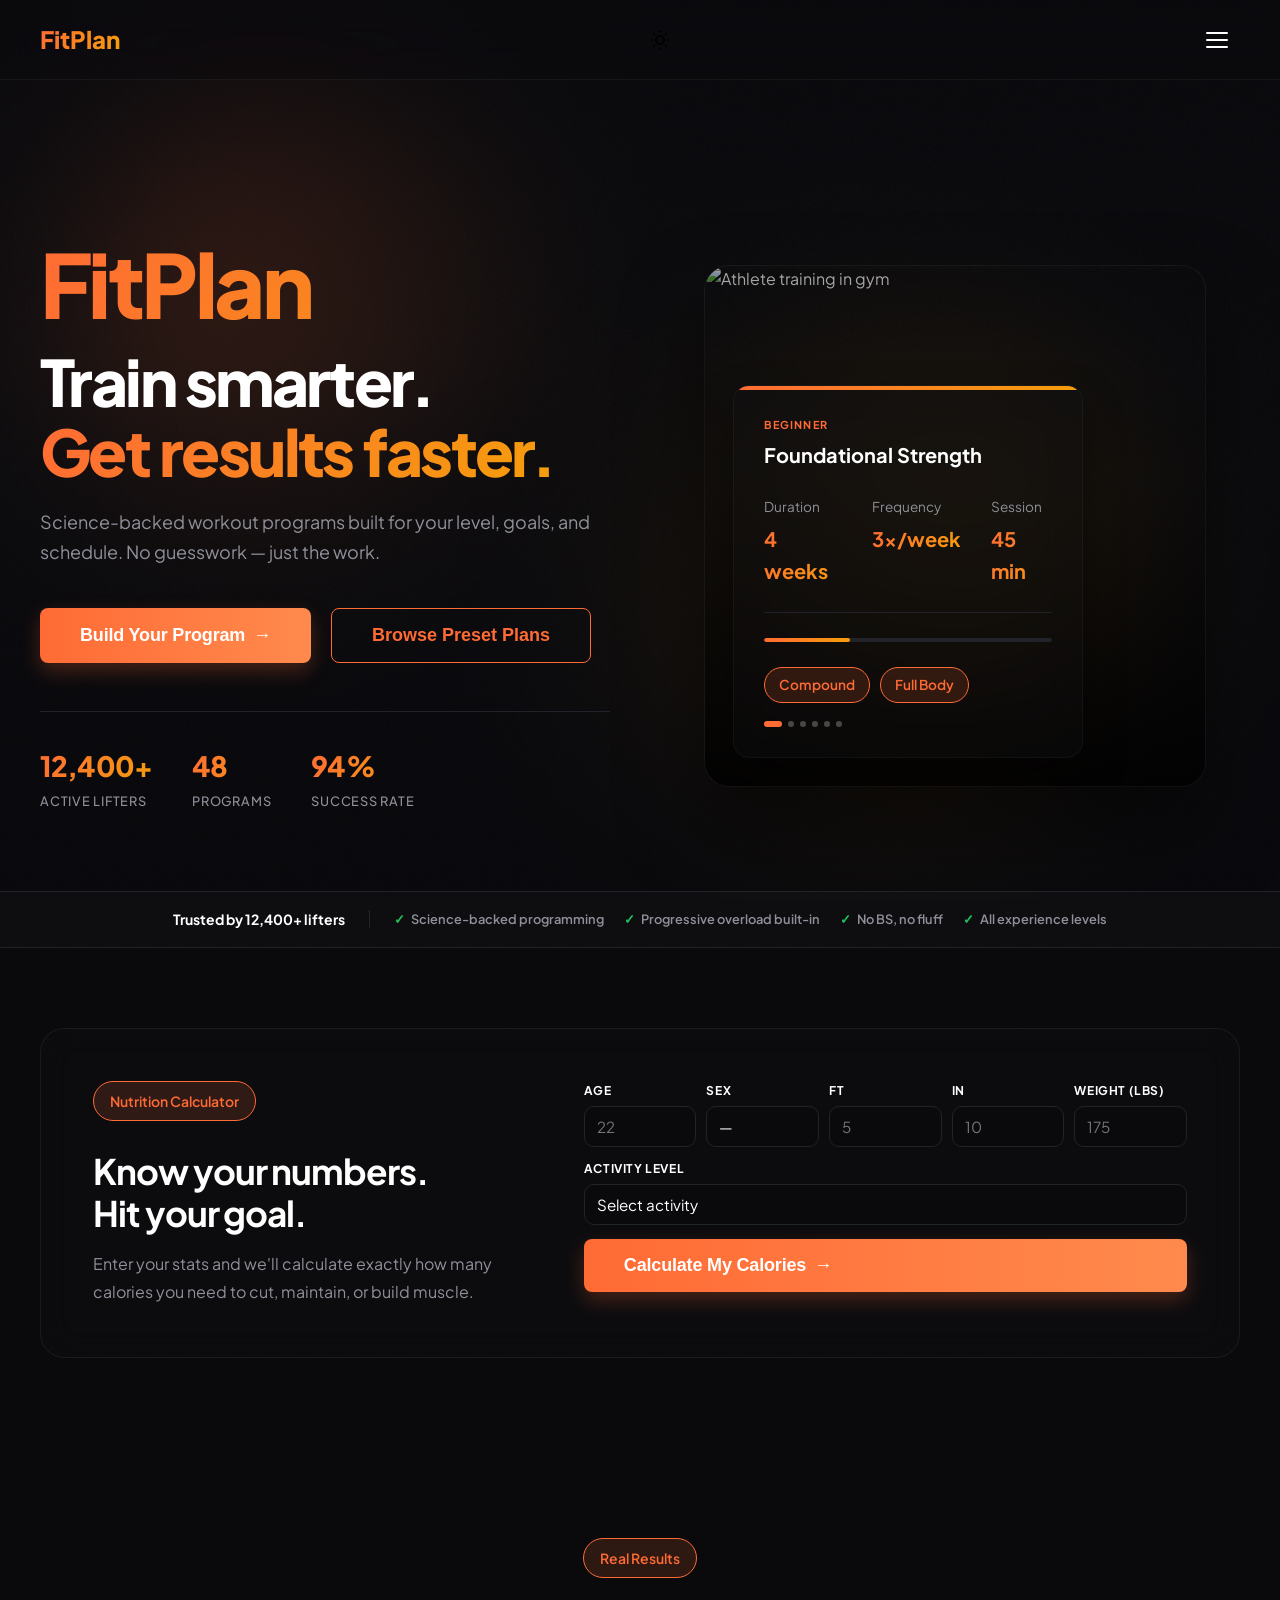
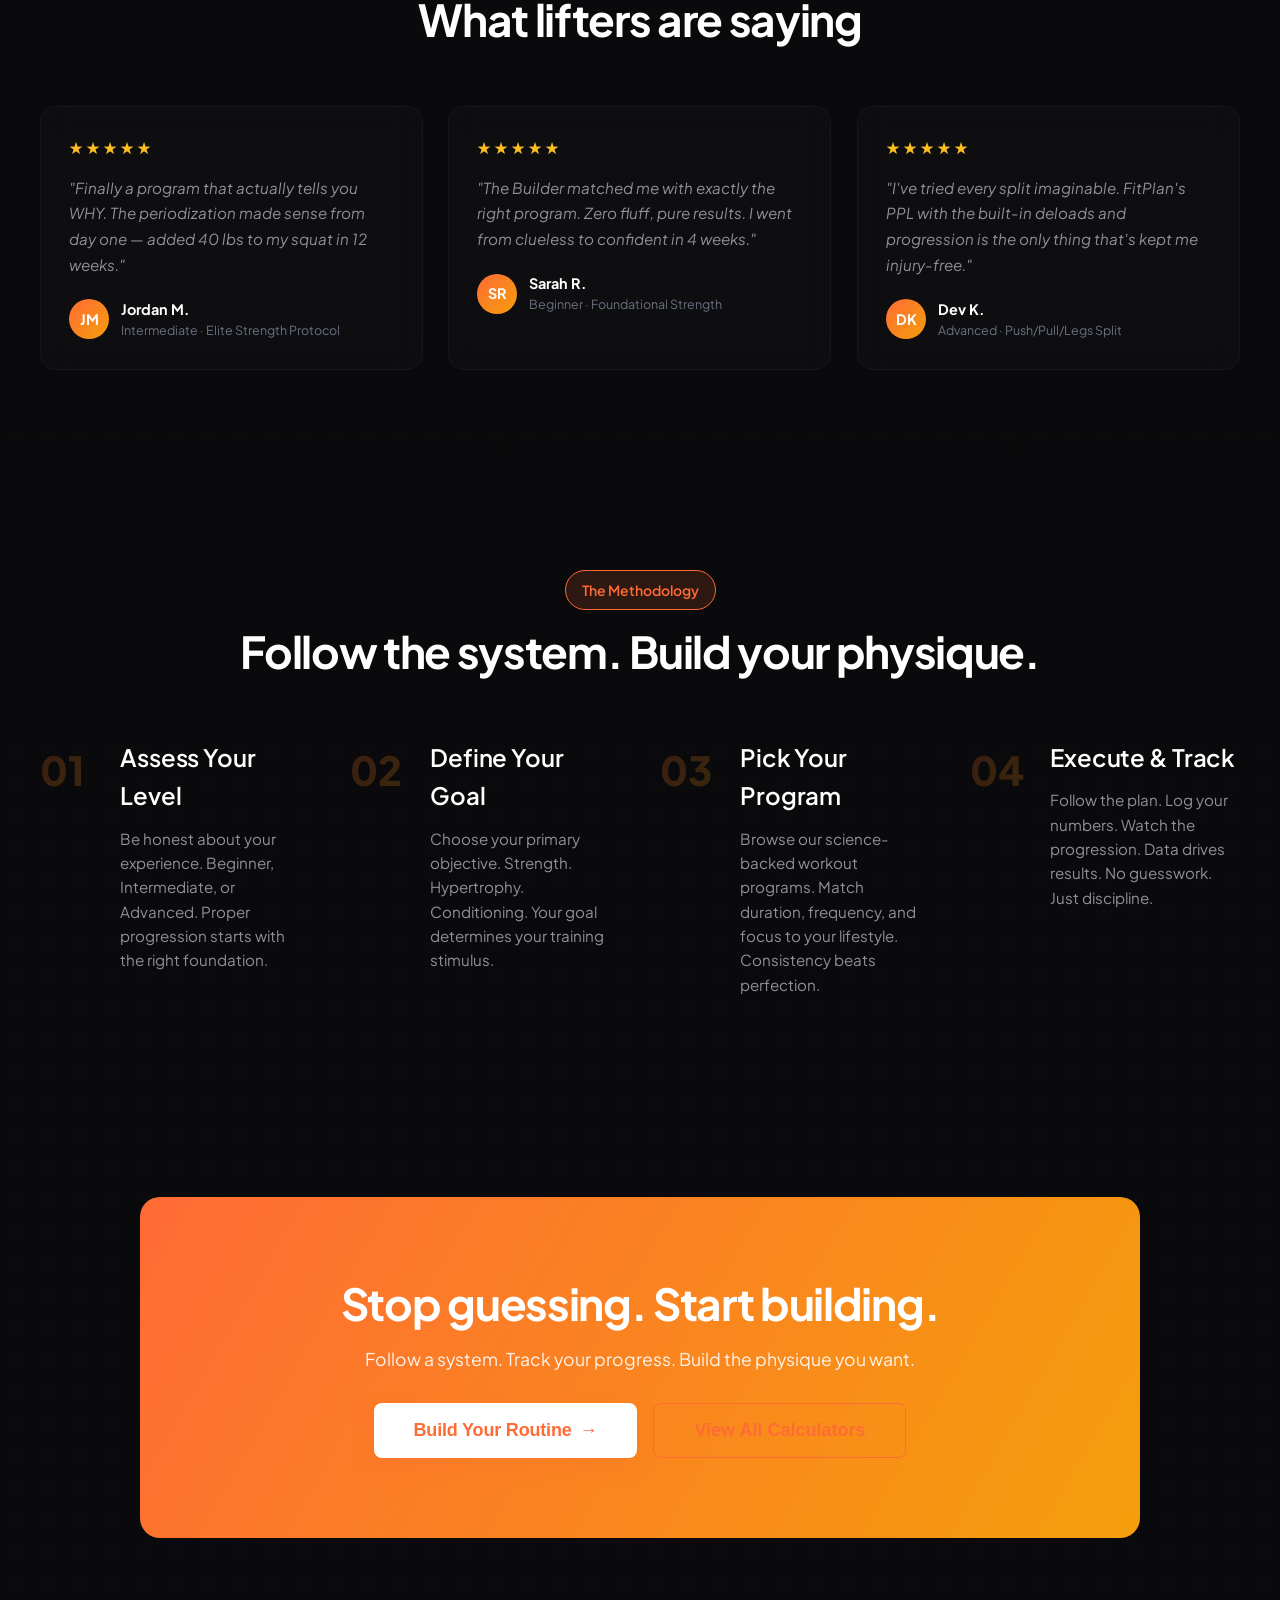
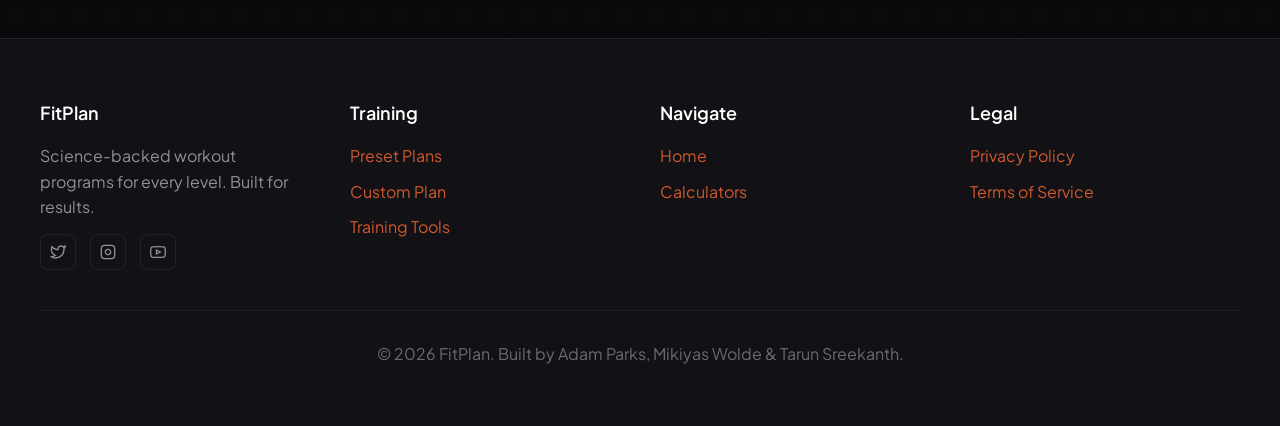
==== commit 6fc82724: "added Chef" ====
--- a/index.html
+++ b/index.html
@@ -40,6 +40,7 @@
                 <a href="protocols.html" class="nav-link">Preset Workouts</a>
                 <a href="protocol-builder.html" class="nav-link">Build My Workout</a>
                 <a href="tools.html" class="nav-link">Tools</a>
+                <a href="chef.html" class="nav-link">Nutrition</a>
                 <a href="tracker.html" class="nav-link">My Progress</a>
             </nav>
             <button class="theme-toggle" data-theme-toggle aria-label="Toggle dark/light theme">
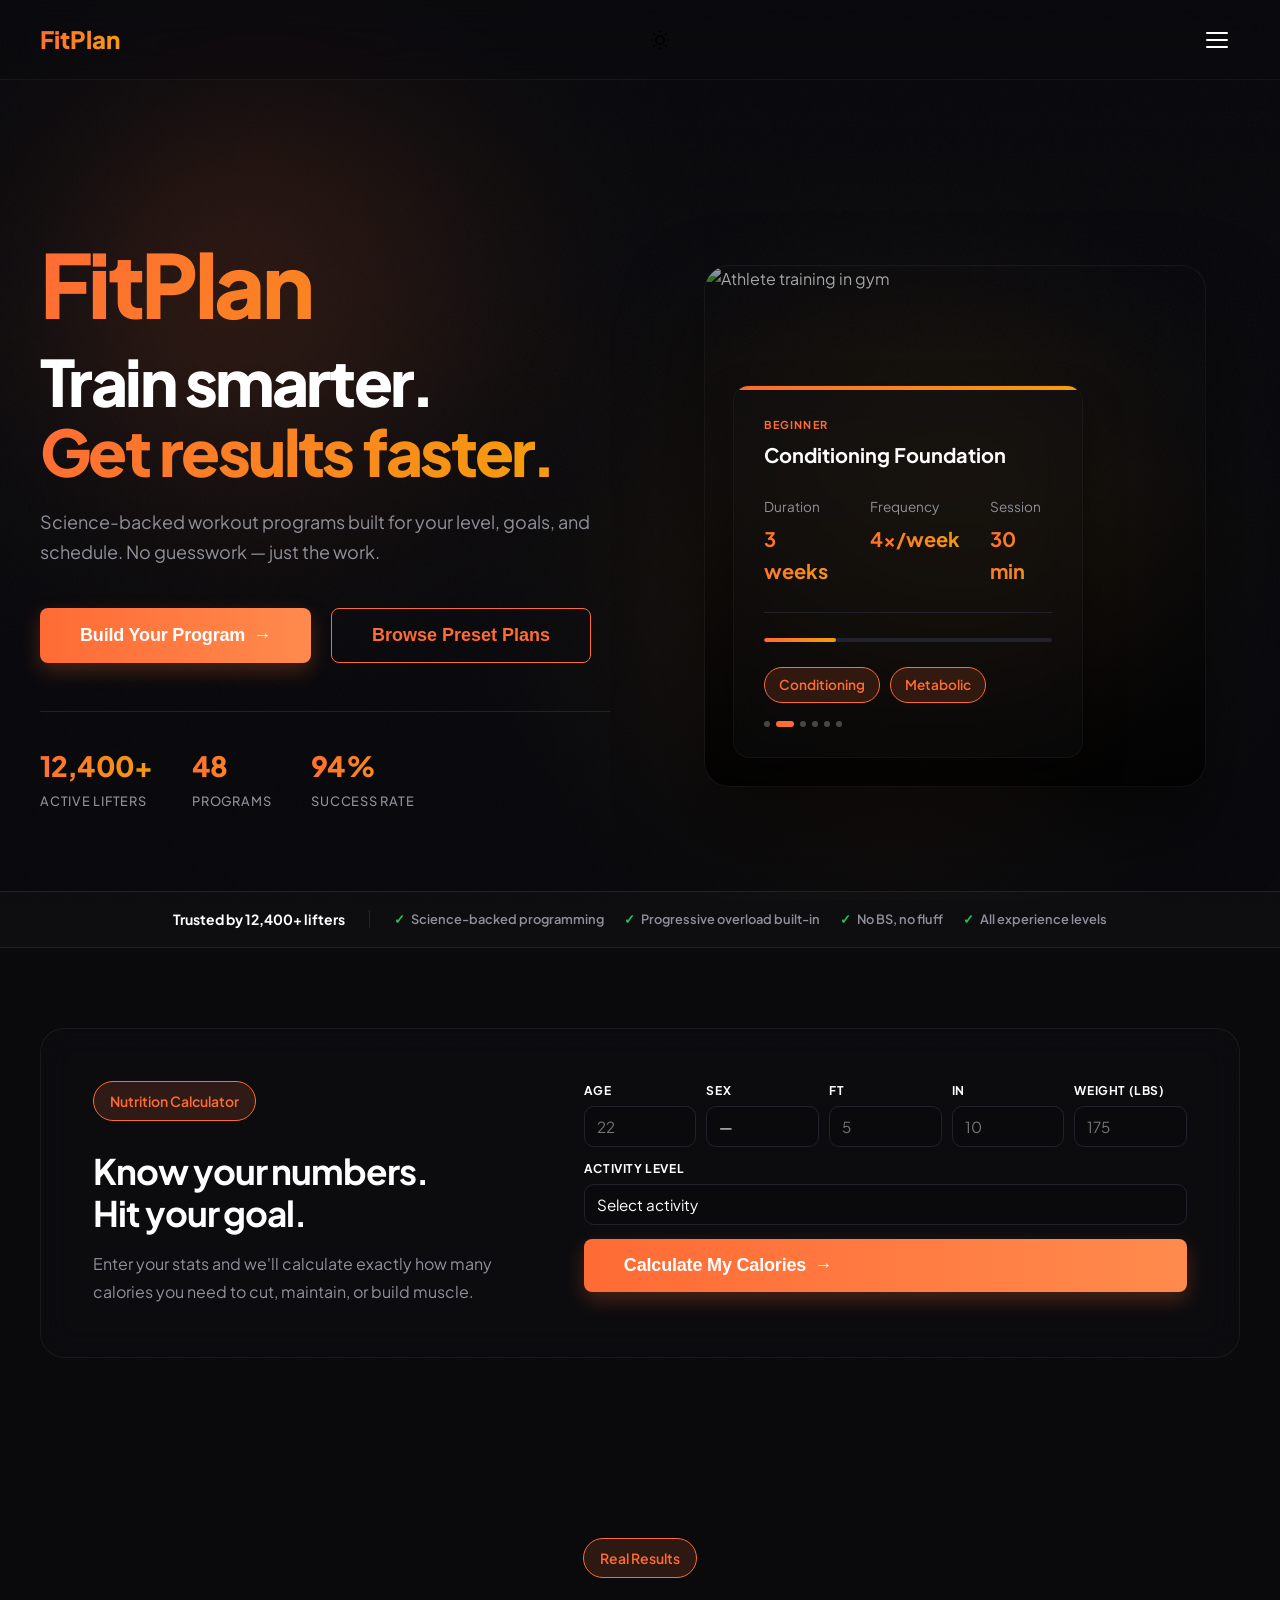
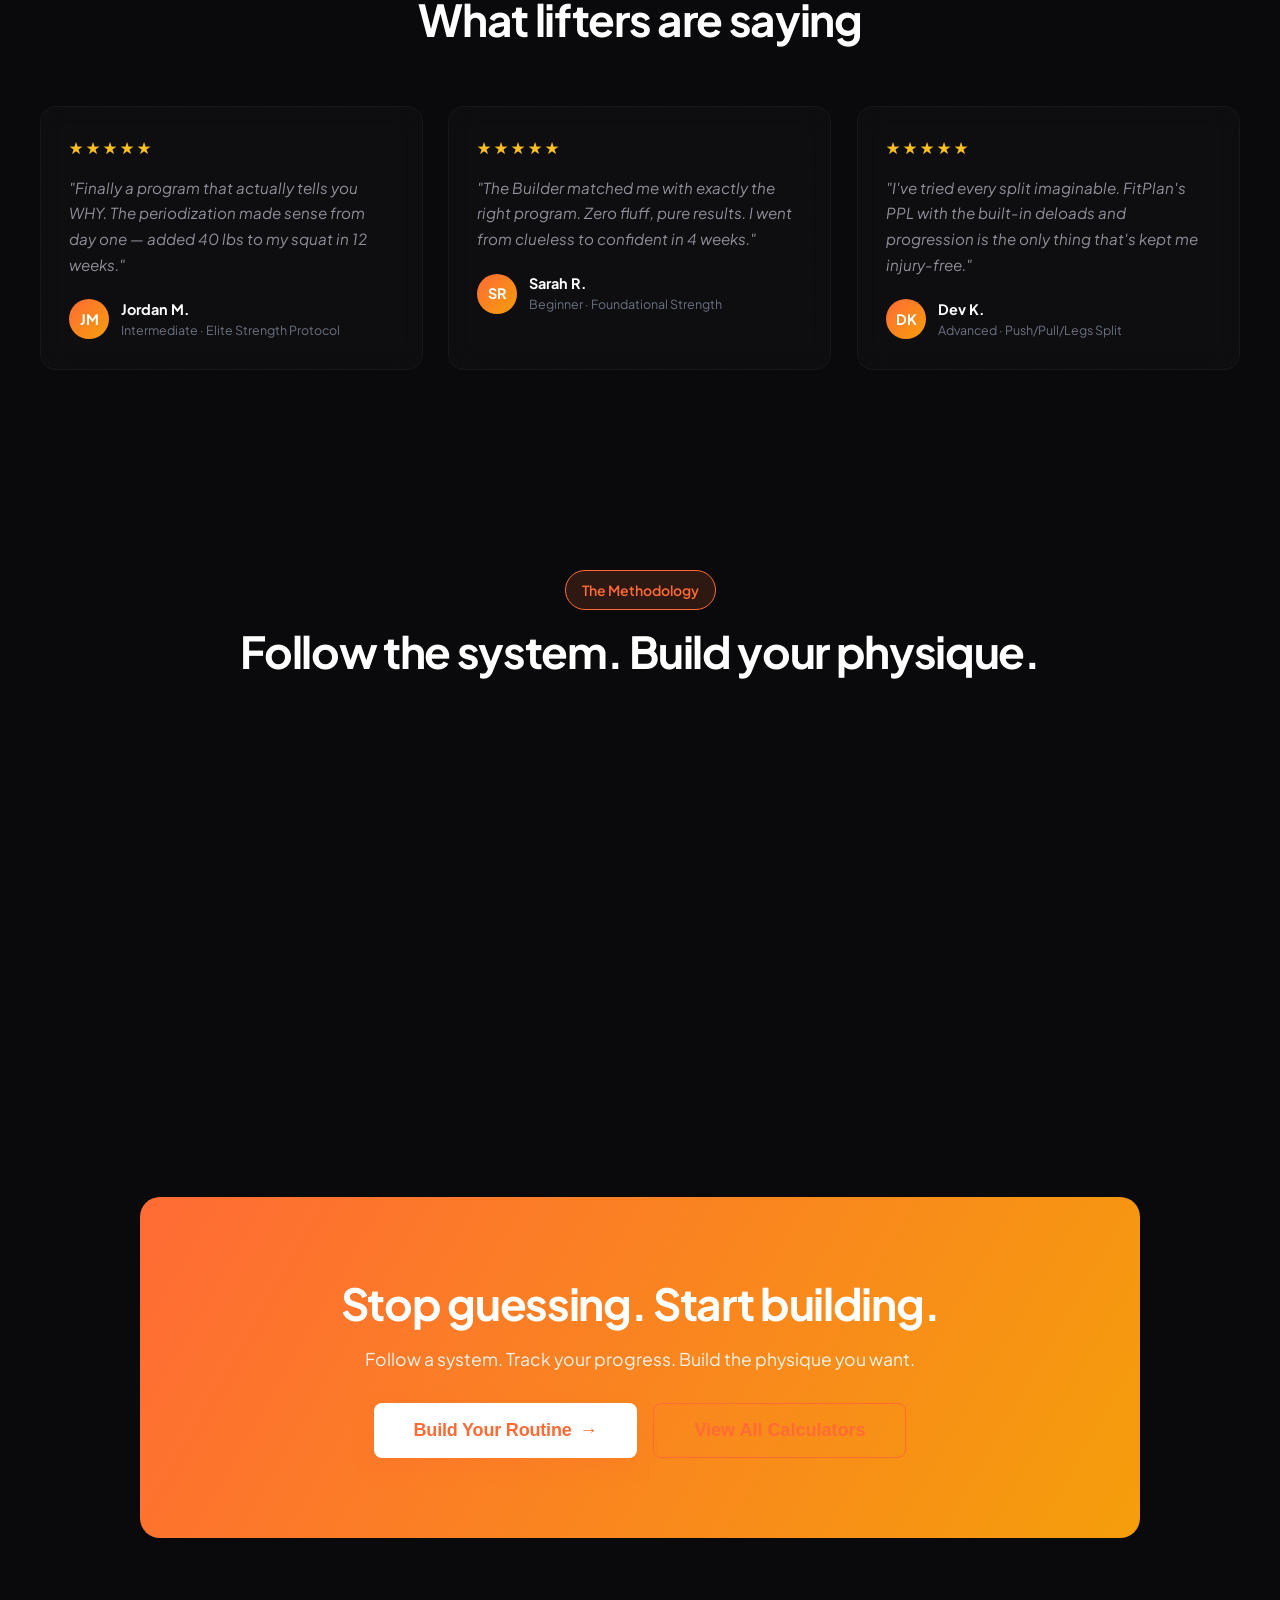
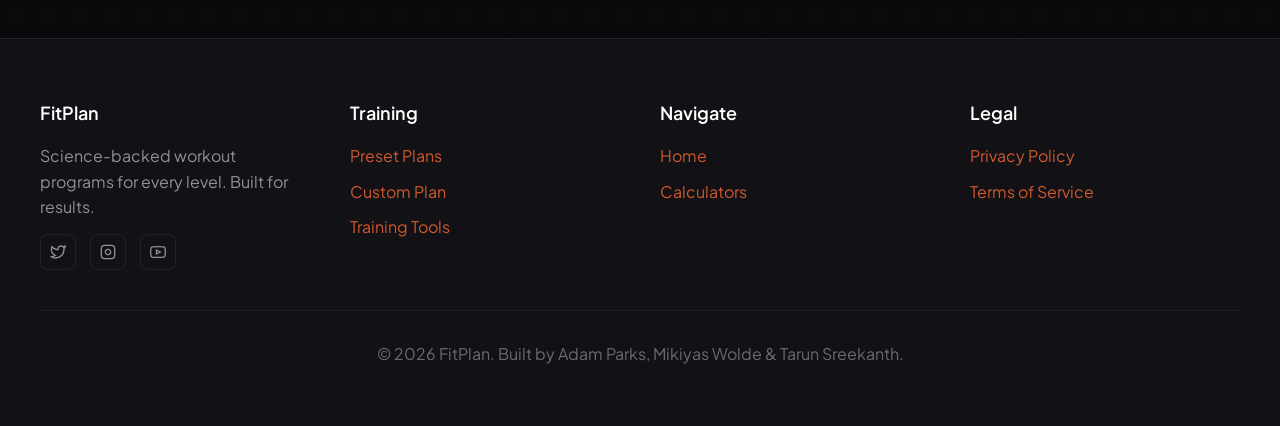
==== commit 6ca3af78: "added browser icon" ====
--- a/index.html
+++ b/index.html
@@ -2,6 +2,7 @@
 <html lang="en">
 <head>
     <meta charset="UTF-8">
+    <link rel="icon" type="image/svg+xml" href="favicon.svg">
     <meta name="viewport" content="width=device-width, initial-scale=1.0">
     <title>FitPlan — Precision Training Protocol</title>
     <meta name="description" content="Expertly-designed training protocols tailored to your level, goals, and lifestyle. Build your ideal physique with science-backed programming.">
